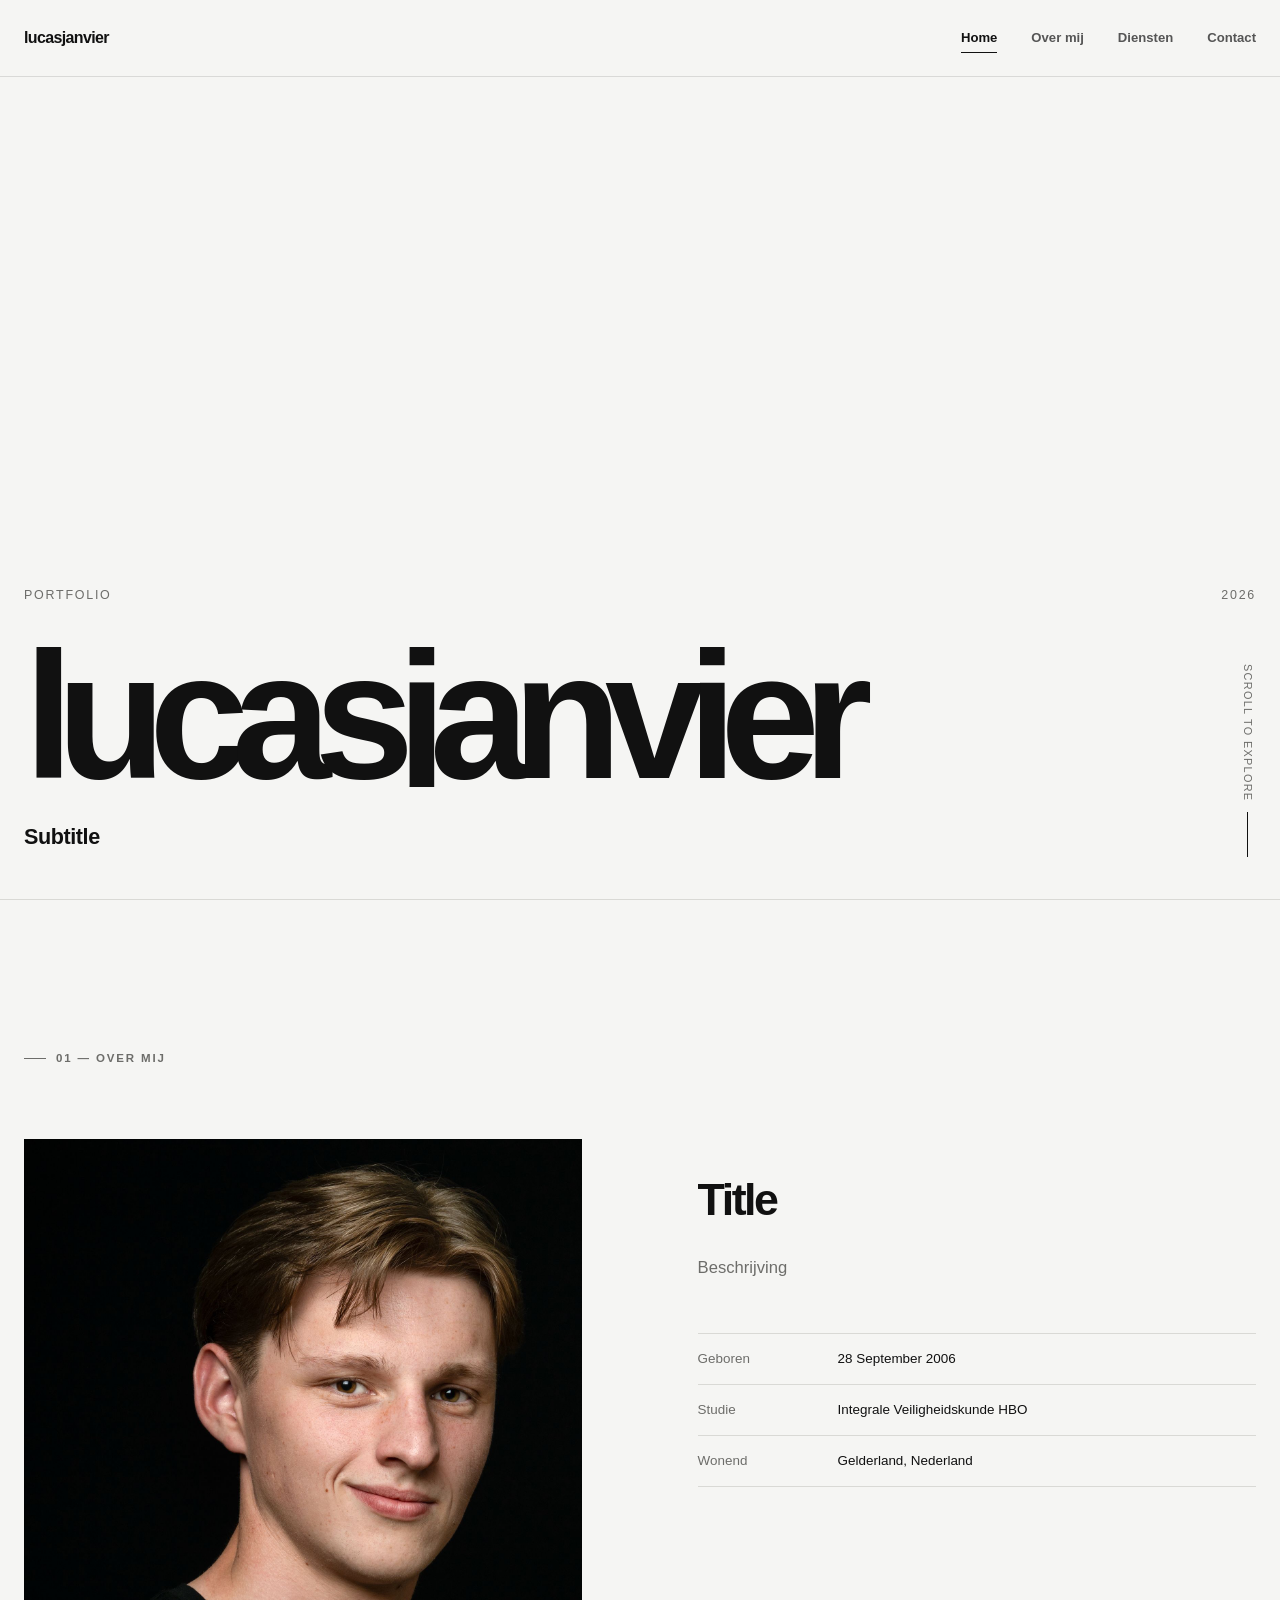
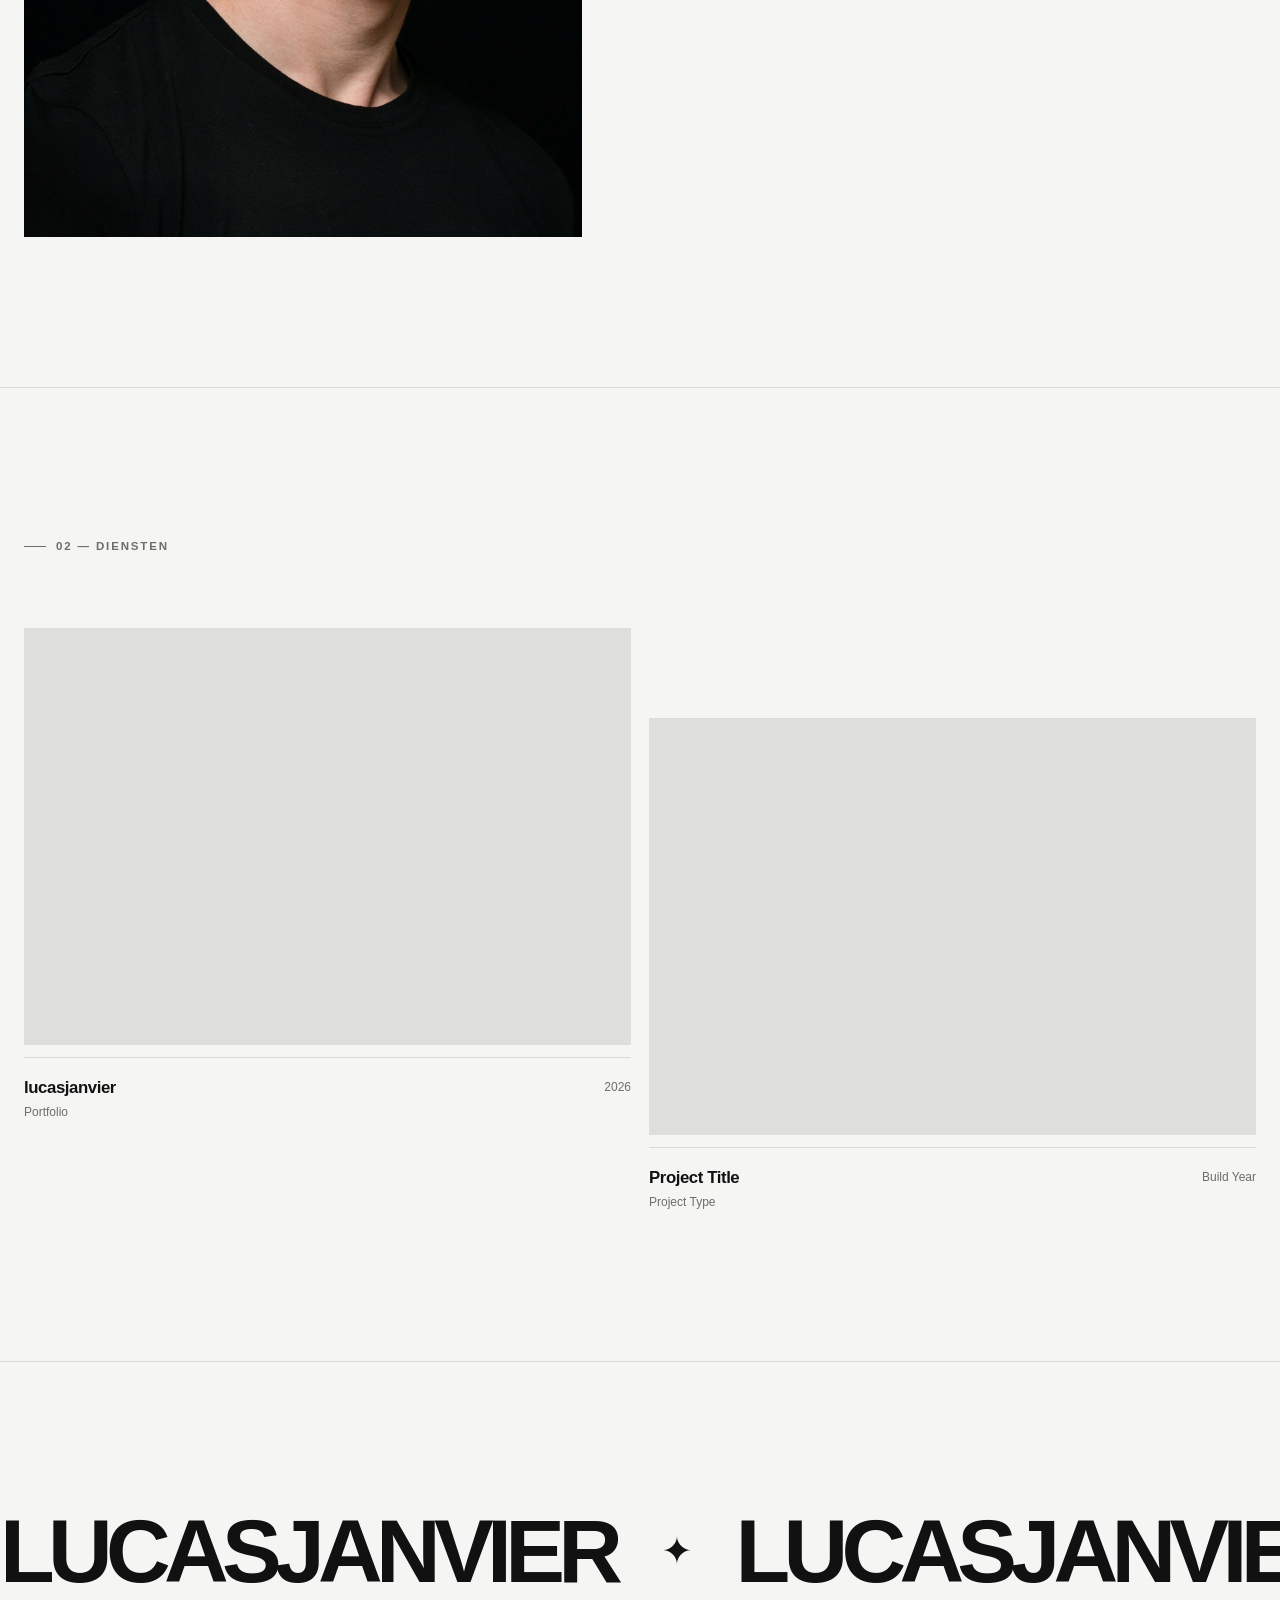
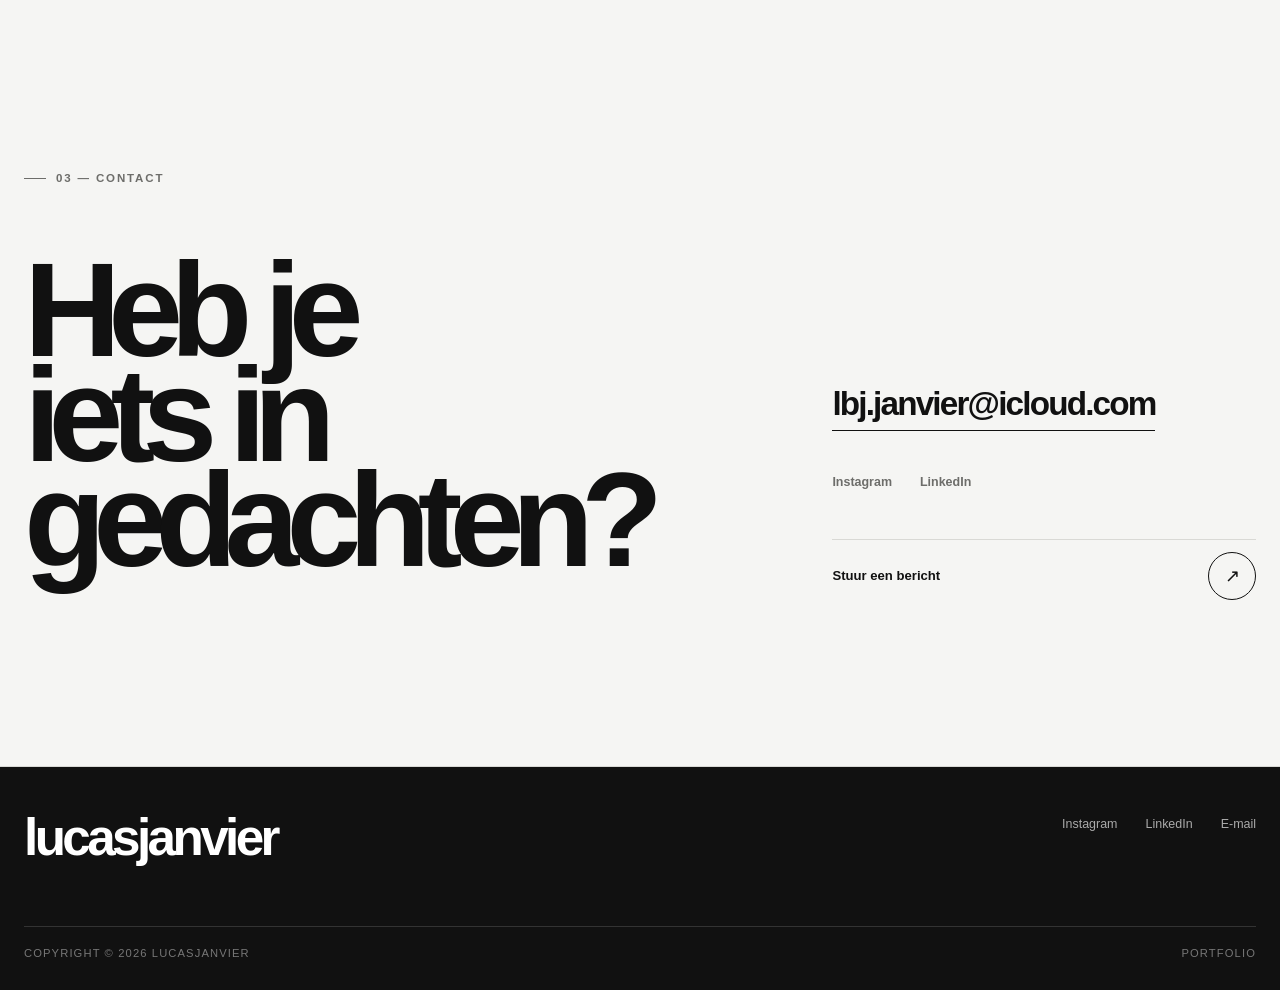
==== public/index.html @ a6a46112 "Cloudflare setup 001-cloudflare, added wrangler and gitignore. Also added new map structure" ====
<!DOCTYPE html>
<html lang="nl">
<head>
  <meta charset="UTF-8">
  <meta name="viewport" content="width=device-width, initial-scale=1.0">
  <meta name="description" content="lucasjanvier — Creative Portfolio">
  <title>lucasjanvier — Creative Portfolio</title>
  <link rel="stylesheet" href="assets/css/base.css">
</head>
<body>
  <!-- Loading screen -->
  <div class="loader" id="loader" aria-label="Website laden">
    <div class="loader__inner">
      <span class="loader__brand">lucasjanvier</span>
      <div class="loader__bar"></div>
    </div>
  </div>

  <!-- Header -->
  <header class="site-header">
    <nav class="nav container" aria-label="Hoofdnavigatie">
      <a class="brand" href="#home" aria-label="lucasjanvier home">lucasjanvier</a>

      <button class="menu-toggle" id="menuToggle" aria-label="Menu openen" aria-expanded="false">
        <span></span>
      </button>

      <ul class="nav__links" id="navLinks">
        <li><a class="nav-link active" href="#home">Home</a></li>
        <li><a class="nav-link" href="#over-mij">Over mij</a></li>
        <li><a class="nav-link" href="#creaties">Diensten</a></li>
        <li><a class="nav-link" href="#contact">Contact </a></li>
      </ul>
    </nav>
  </header>

  <main>
    <!-- Home -->
    <section class="hero" id="home">
      <div class="hero__inner">
        <div class="hero__meta">
          <span>Portfolio</span>
          <span>2026</span>
        </div>
        <h1 class="hero__title"><span>lucasjanvier</span></h1>
        <p class="hero__subtitle">Subtitle</p>
      </div>
      <div class="scroll-indicator" aria-hidden="true">Scroll to explore</div>
    </section>

    <!-- Over Mij-->
    <section class="section" id="over-mij">
      <div class="container">
        <div class="section__head reveal">
          <div class="eyebrow">01 — Over mij</div>
        </div>

        <div class="about__grid">
          <div class="about__portrait reveal delay-1" aria-label="Abstract portret">
            <img class="about_image" src="assets/images/lucasjanvier.png" alt="lucasjanvier">
          </div>

          <div class="about__copy">
            <div class="reveal delay-2">
              <h3>Title</h3>
              <p>Beschrijving</p>
    
            </div>
            <div class="about__facts reveal delay-3">
              <div class="fact"><span>Geboren</span><span>28 September 2006</span></div>
              <div class="fact"><span>Studie</span><span>Integrale Veiligheidskunde HBO</span></div>
              <div class="fact"><span>Wonend</span><span>Gelderland, Nederland</span></div>
            </div>
          </div>
        </div>
      </div>
    </section>

    <!-- Diensten -->
    <section class="section" id="creaties">
      <div class="container">
        <div class="section__head reveal">
          <div class="eyebrow">02 — Diensten</div>
        </div>
        <div class="work__grid">
          <article class="project reveal">
            <a href="#contact" aria-label="Bekijk project North Studio">
              <div class="project__visual">
                <img>
                <div class="project__overlay"><span class="project__arrow">↗</span></div>
              </div>
              <div class="project__info">
                <div><div class="project__name">lucasjanvier</div><div class="project__category">Portfolio</div></div>
                <div class="project__year">2026</div>
              </div>
            </a>
          </article>

          <article class="project reveal delay-1">
            <a href="#contact" aria-label="Bekijk project Form">
              <div class="project__visual">
                <img>
                <div class="project__overlay"><span class="project__arrow">↗</span></div>
              </div>
              <div class="project__info">
                <div><div class="project__name">Project Title</div><div class="project__category">Project Type</div></div>
                <div class="project__year">Build Year</div>
              </div>
            </a>
          </article>
          <!-- <article class="project reveal delay-2">
            <a href="#contact" aria-label="Bekijk project Mono">
              <div class="project__visual">
                <img>
                <div class="project__overlay"><span class="project__arrow">↗</span></div>
              </div>
              <div class="project__info">
                <div><div class="project__name">Mono</div><div class="project__category">Campaign / Graphic design</div></div>
                <div class="project__year">2025</div>
              </div>
            </a>
          </article>

          <article class="project reveal delay-1">
            <a href="#contact" aria-label="Bekijk project Still">
              <div class="project__visual">
                <img>
                <div class="project__overlay"><span class="project__arrow">↗</span></div>
              </div>
              <div class="project__info">
                <div><div class="project__name">Still</div><div class="project__category">Visual system / Editorial</div></div>
                <div class="project__year">2024</div>
              </div>
            </a>
          </article> -->
        </div>
      </div>
    </section>

    <section>
        <!-- CAROUSEL -->
        <div>
        <div class="contact__marquee">

            <div class="contact__marquee-track">
                <span>LUCASJANVIER</span>
                <span>✦</span>
                <span>LUCASJANVIER</span>
                <span>✦</span>
                <span>LUCASJANVIER</span>
                <span>✦</span>
                <span>LUCASJANVIER</span>
                <span>✦</span>

                <span>LUCASJANVIER</span>
                <span>✦</span>
                <span>LUCASJANVIER</span>
                <span>✦</span>
                <span>LUCASJANVIER</span>
                <span>✦</span>
                <span>LUCASJANVIER</span>
                <span>✦</span>
            </div>
        </div>
        </div>
    </div>
    </section>

    <!-- Contact -->
    <section class="section contact" id="contact">
    <div class="container">

        <div class="contact__grid">

        <!-- Left -->
        <div class="contact__main reveal">
            <div class="eyebrow">03 — Contact</div>

            <h2 class="contact__title">
            Heb je<br>
            iets in<br>
            gedachten?
            </h2>
        </div>

        <!-- Right -->
        <div class="contact__side reveal delay-1">

            <a
            class="contact__email"
            href="mailto:lbj.janvier@icloud.com"
            >
            lbj.janvier@icloud.com
            </a>

            <div class="contact__socials">
            <a
                href="https://instagram.com/"
                target="_blank"
                rel="noopener"
            >
                Instagram
            </a>

            <a
                href="https://linkedin.com/"
                target="_blank"
                rel="noopener"
            >
                LinkedIn
            </a>
            </div>

            <div class="contact__line"></div>

            <a
            class="contact__arrow"
            href="mailto:hello@lucasjanvier.nl"
            aria-label="Stuur een e-mail"
            >
            <span>Stuur een bericht</span>
            <strong>↗</strong>
            </a>

        </div>
        </div>
    </section>
  </main>

  <!-- Footer -->
  <footer>
    <div class="container">
      <div class="footer__top">
        <div class="footer__brand">lucasjanvier</div>
        <div class="footer__links">
          <a href="https://instagram.com/" target="_blank" rel="noopener">Instagram</a>
          <a href="https://linkedin.com/" target="_blank" rel="noopener">LinkedIn</a>
          <a href="mailto:hello@lucasjanvier.nl">E-mail</a>
        </div>
      </div>
      <div class="footer__bottom">
        <span>Copyright © 2026 lucasjanvier</span>

        <span>Portfolio</span>
      </div>
    </div>
  </footer>
  <script src="./assets/js/base.js"></script>
</body>
</html>
---- public/assets/css/base.css ----
:root {
      --bg: #f5f5f3;
      --surface: #ffffff;
      --text: #111111;
      --muted: #6d6d6a;
      --line: #d9d9d5;
      --dark: #111111;
      --radius: 2px;
      --max: 1320px;
      --ease: cubic-bezier(.2,.8,.2,1);
    }

    * { box-sizing: border-box; margin: 0; padding: 0; }

    html {
      scroll-behavior: smooth;
      background: var(--bg);
    }

    body {
      font-family: Arial, Helvetica, sans-serif;
      color: var(--text);
      background: var(--bg);
      line-height: 1.5;
      overflow-x: hidden;
      -webkit-font-smoothing: antialiased;
    }

    a { color: inherit; text-decoration: none; }
    button { font: inherit; }
    img { display: block; width: 100%; }

    ::selection {
      background: var(--text);
      color: var(--bg);
    }

    /* Loading */
    .loader {
      position: fixed;
      inset: 0;
      z-index: 9999;
      display: grid;
      place-items: center;
      background: #111;
      color: #fff;
      transition: clip-path 1s var(--ease), opacity .35s ease;
    }

    .loader.is-hidden {
      opacity: 0;
      pointer-events: none;
      clip-path: inset(0 0 100% 0);
    }

    .loader__inner {
      width: min(90vw, 1320px);
      overflow: hidden;
    }

    .loader__brand {
      display: block;
      font-size: clamp(2.5rem, 8vw, 8rem);
      line-height: .9;
      font-weight: 700;
      letter-spacing: -.075em;
      transform: translateY(105%);
      animation: loaderText 1s .15s var(--ease) forwards;
    }

    .loader__bar {
      width: 100%;
      height: 1px;
      margin-top: 28px;
      background: #444;
      overflow: hidden;
    }

    .loader__bar::after {
      content: "";
      display: block;
      width: 100%;
      height: 100%;
      background: #fff;
      transform: translateX(-100%);
      animation: loadBar 1.35s var(--ease) forwards;
    }

    @keyframes loaderText { to { transform: translateY(0); } }
    @keyframes loadBar { to { transform: translateX(0); } }

    /* Global */
    .container {
      width: min(calc(100% - 48px), var(--max));
      margin-inline: auto;
    }

    .eyebrow {
      display: inline-flex;
      align-items: center;
      gap: 10px;
      color: var(--muted);
      font-size: .72rem;
      font-weight: 700;
      text-transform: uppercase;
      letter-spacing: .16em;
    }

    .eyebrow::before {
      content: "";
      width: 22px;
      height: 1px;
      background: currentColor;
    }

    .section {
      padding: 150px 0;
      border-bottom: 1px solid var(--line);
      scroll-margin-top: 86px;
    }

    .section__head {
      display: grid;
      grid-template-columns: 1fr 2fr;
      gap: 40px;
      margin-bottom: 72px;
    }

    .section__title {
      font-size: clamp(3rem, 6vw, 6.8rem);
      line-height: .9;
      letter-spacing: -.07em;
      font-weight: 700;
      max-width: 850px;
    }

    .section__intro {
      max-width: 520px;
      padding-top: 8px;
      color: var(--muted);
      font-size: 1.05rem;
    }

    /* Header */
    .site-header {
      position: fixed;
      top: 0;
      left: 0;
      right: 0;
      z-index: 1000;
      border-bottom: 1px solid rgba(17,17,17,.12);
      background: rgba(245,245,243,.88);
      backdrop-filter: blur(16px);
      -webkit-backdrop-filter: blur(16px);
    }

    .nav {
      height: 76px;
      display: flex;
      align-items: center;
      justify-content: space-between;
    }

    .brand {
      font-size: 1rem;
      font-weight: 700;
      letter-spacing: -.04em;
    }

    .nav__links {
      display: flex;
      align-items: center;
      gap: 34px;
      list-style: none;
    }

    .nav__links a {
      position: relative;
      display: inline-block;
      padding: 7px 0;
      color: #555;
      font-size: .82rem;
      font-weight: 700;
      transition: color .3s ease;
    }

    .nav__links a::after {
      content: "";
      position: absolute;
      left: 0;
      right: 100%;
      bottom: 2px;
      height: 1px;
      background: var(--text);
      transition: right .35s var(--ease);
    }

    .nav__links a:hover,
    .nav__links a.active {
      color: var(--text);
    }

    .nav__links a:hover::after,
    .nav__links a.active::after {
      right: 0;
    }

    .menu-toggle {
      display: none;
      width: 42px;
      height: 42px;
      border: 1px solid var(--line);
      background: transparent;
      cursor: pointer;
      position: relative;
    }

    .menu-toggle span,
    .menu-toggle::before,
    .menu-toggle::after {
      content: "";
      position: absolute;
      width: 17px;
      height: 1px;
      left: 12px;
      background: var(--text);
      transition: transform .3s var(--ease), top .3s var(--ease);
    }

    .menu-toggle span { top: 20px; }
    .menu-toggle::before { top: 15px; }
    .menu-toggle::after { top: 25px; }

    .menu-toggle.open span { opacity: 0; }
    .menu-toggle.open::before { top: 20px; transform: rotate(45deg); }
    .menu-toggle.open::after { top: 20px; transform: rotate(-45deg); }

    /* Hero */
    .hero {
      min-height: 100svh;
      padding-top: 76px;
      display: flex;
      align-items: flex-end;
      border-bottom: 1px solid var(--line);
      position: relative;
      overflow: hidden;
    }

    .hero__inner {
      width: min(calc(100% - 48px), var(--max));
      margin: 0 auto;
      padding: 80px 0 46px;
    }

    .hero__meta {
      display: flex;
      justify-content: space-between;
      align-items: flex-end;
      gap: 30px;
      margin-bottom: 42px;
      color: var(--muted);
      font-size: .78rem;
      text-transform: uppercase;
      letter-spacing: .14em;
    }

    .hero__title {
      font-size: clamp(4.8rem, 14vw, 13.5rem);
      line-height: .78;
      letter-spacing: -.095em;
      font-weight: 700;
      max-width: 1250px;
      overflow: hidden;
    }

    .hero__title span {
      display: block;
      transform: translateY(110%);
      animation: heroUp 1.1s .8s var(--ease) forwards;
    }

    .hero__subtitle {
      margin-top: 34px;
      font-size: clamp(1rem, 1.7vw, 1.35rem);
      font-weight: 700;
      letter-spacing: -.02em;
      opacity: 0;
      transform: translateY(20px);
      animation: reveal .8s 1.25s var(--ease) forwards;
    }

    .scroll-indicator {
      position: absolute;
      right: 24px;
      bottom: 42px;
      display: flex;
      align-items: center;
      gap: 11px;
      color: var(--muted);
      font-size: .68rem;
      text-transform: uppercase;
      letter-spacing: .12em;
      writing-mode: vertical-rl;
    }

    .scroll-indicator::after {
      content: "";
      width: 1px;
      height: 45px;
      background: var(--text);
      animation: scrollLine 1.8s ease-in-out infinite;
    }

    @keyframes heroUp { to { transform: translateY(0); } }
    @keyframes reveal { to { opacity: 1; transform: translateY(0); } }
    @keyframes scrollLine {
      0%,100% { transform: scaleY(.3); transform-origin: top; }
      50% { transform: scaleY(1); transform-origin: top; }
    }

    /* About */
    .about__grid {
      display: grid;
      grid-template-columns: 1fr 1fr;
      gap: 9vw;
      align-items: start;
    }

    .about__portrait {
      aspect-ratio: 4 / 5;
      overflow: hidden;
      background: #ddd;
    }

    .about__portrait svg {
      width: 100%;
      height: 100%;
      transition: transform 1s var(--ease);
    }

    .about__portrait:hover svg { transform: scale(1.035); }

    .about__copy {
      padding-top: 3vw;
    }

    .about__copy h3 {
      font-size: clamp(2rem, 3.5vw, 4rem);
      line-height: .98;
      letter-spacing: -.055em;
      margin-bottom: 34px;
    }

    .about__copy p {
      max-width: 570px;
      color: var(--muted);
      font-size: 1.04rem;
      margin-bottom: 24px;
    }

    .about__facts {
      margin-top: 52px;
      border-top: 1px solid var(--line);
    }

    .fact {
      display: grid;
      grid-template-columns: 140px 1fr;
      padding: 15px 0;
      border-bottom: 1px solid var(--line);
      font-size: .84rem;
    }

    .fact span:first-child { color: var(--muted); }

    /* Portfolio */
    .work__grid {
      display: grid;
      grid-template-columns: repeat(12, 1fr);
      gap: 18px;
    }

    .project {
      grid-column: span 6;
      min-width: 0;
    }

    .project:nth-child(2) { margin-top: 90px; }
    .project:nth-child(3) { grid-column: 2 / span 5; }
    .project:nth-child(4) { grid-column: 8 / span 5; margin-top: 90px; }
    .project:nth-child(5) { grid-column: 4 / span 6; margin-top: 30px; }

    .project__visual {
      position: relative;
      aspect-ratio: 16 / 11;
      overflow: hidden;
      background: #dededb;
    }

    .project__visual svg {
      width: 100%;
      height: 100%;
      transition: transform .8s var(--ease);
    }

    .project:hover .project__visual svg { transform: scale(1.055); }

    .project__overlay {
      position: absolute;
      inset: 0;
      display: flex;
      align-items: flex-end;
      justify-content: flex-end;
      padding: 18px;
      background: linear-gradient(180deg, transparent 50%, rgba(0,0,0,.16));
      opacity: 0;
      transition: opacity .5s ease;
    }

    .project:hover .project__overlay,
    .project:focus-within .project__overlay { opacity: 1; }

    .project__arrow {
      width: 52px;
      height: 52px;
      display: grid;
      place-items: center;
      border-radius: 50%;
      background: #fff;
      transform: translateY(15px);
      transition: transform .45s var(--ease);
    }

    .project:hover .project__arrow,
    .project:focus-within .project__arrow { transform: translateY(0) rotate(-45deg); }

    .project__info {
      display: grid;
      grid-template-columns: 1fr auto;
      gap: 20px;
      padding: 17px 0 0;
      border-top: 1px solid var(--line);
      margin-top: 12px;
    }

    .project__name {
      font-size: 1.05rem;
      font-weight: 700;
      letter-spacing: -.025em;
    }

    .project__category,
    .project__year {
      color: var(--muted);
      font-size: .75rem;
    }

    .project__category { margin-top: 3px; }
    .project__year { padding-top: 3px; }

    /* CTA */

.contact {
  min-height: 82vh;
  display: flex;
  align-items: center;
  position: relative;
}

.contact__grid {
  display: grid;
  grid-template-columns: minmax(0, 1.25fr) minmax(320px, .75fr);
  gap: 8vw;
  align-items: end;
}

.contact__main {
  min-width: 0;
}

.contact__title {
  margin: 70px 0 45px;
  max-width: 900px;

  font-size: clamp(5rem, 10.5vw, 11rem);
  line-height: .78;
  letter-spacing: -.095em;
  font-weight: 700;
}

.contact__small {
  max-width: 420px;
  color: var(--muted);
  font-size: .9rem;
  line-height: 1.5;
}

/* Right side */

.contact__side {
  padding-bottom: 4px;
}

.contact__email {
  display: inline-block;

  font-size: clamp(1.5rem, 2.6vw, 2.5rem);
  line-height: 1;
  letter-spacing: -.055em;
  font-weight: 700;

  border-bottom: 1px solid var(--text);
  padding-bottom: 9px;

  transition:
    opacity .3s ease,
    transform .35s var(--ease);
}

.contact__email:hover {
  opacity: .55;
  transform: translateX(5px);
}

.contact__socials {
  display: flex;
  gap: 28px;
  margin-top: 42px;
}

.contact__socials a {
  position: relative;

  color: var(--muted);
  font-size: .78rem;
  font-weight: 700;
}

.contact__socials a::after {
  content: "";

  position: absolute;
  left: 0;
  right: 100%;
  bottom: -5px;

  height: 1px;
  background: var(--text);

  transition: right .35s var(--ease);
}

.contact__socials a:hover {
  color: var(--text);
}

.contact__socials a:hover::after {
  right: 0;
}

.contact__line {
  width: 100%;
  height: 1px;
  background: var(--line);
  margin: 48px 0 0;
}

.contact__arrow {
  display: flex;
  align-items: center;
  justify-content: space-between;

  min-height: 72px;
  color: var(--text);

  font-size: .82rem;
  font-weight: 700;
}

.contact__arrow strong {
  display: grid;
  place-items: center;

  width: 48px;
  height: 48px;

  border: 1px solid var(--text);
  border-radius: 50%;

  font-size: 1.1rem;
  font-weight: 400;

  transition:
    transform .4s var(--ease),
    background .3s ease,
    color .3s ease;
}

.contact__arrow:hover strong {
  transform: rotate(-45deg);
  background: var(--text);
  color: var(--bg);
}

    /* Footer */
    footer {
      background: var(--dark);
      color: #fff;
      padding: 48px 0 28px;
    }

    .footer__top {
      display: flex;
      justify-content: space-between;
      align-items: flex-start;
      gap: 40px;
      padding-bottom: 65px;
    }

    .footer__brand {
      font-size: clamp(2rem, 4vw, 4.2rem);
      font-weight: 700;
      letter-spacing: -.07em;
      line-height: .9;
    }

    .footer__links {
      display: flex;
      gap: 28px;
      flex-wrap: wrap;
      justify-content: flex-end;
    }

    .footer__links a {
      color: #aaa;
      font-size: .78rem;
      transition: color .25s ease;
    }

    .footer__links a:hover { color: #fff; }

    .footer__bottom {
      display: flex;
      justify-content: space-between;
      padding-top: 18px;
      border-top: 1px solid #333;
      color: #777;
      font-size: .7rem;
      text-transform: uppercase;
      letter-spacing: .1em;
    }

    /* Scroll reveal */
    .reveal {
      opacity: 0;
      transform: translateY(35px);
      transition: opacity .9s var(--ease), transform .9s var(--ease);
    }

    .reveal.is-visible {
      opacity: 1;
      transform: translateY(0);
    }

    .reveal.delay-1 { transition-delay: .1s; }
    .reveal.delay-2 { transition-delay: .2s; }
    .reveal.delay-3 { transition-delay: .3s; }

    /* Custom */
    .about_image, img{
    position: relative !important;
    width: 125% !important;
    margin-left: -65px !important;
    }

    /* Marequu */
    .contact__marquee {
        width: 100vw;
        margin-left: calc(50% - 50vw);
        margin-top: 130px;
        overflow: hidden;
        white-space: nowrap;
        padding: 24px 0;
    }

    .contact__marquee-track {
        display: flex;
        align-items: center;
        width: max-content;

        animation: contactMarquee 22s linear infinite;
        will-change: transform;
    }

    .contact__marquee span {
        display: inline-block;

        margin-right: 45px;

        font-size: clamp(3rem, 7vw, 7rem);
        line-height: .8;

        font-weight: 700;
        letter-spacing: -.075em;

        color: var(--text);
    }

    .contact__marquee span:nth-child(even) {
        font-size: clamp(1.5rem, 3vw, 3rem);
        font-weight: 400;
    }


    /* Endless movement */

    @keyframes contactMarquee {

        from {
            transform: translateX(0);
        }

        to {
            transform: translateX(-50%);
        }

    }
    /* Pause when hovering */

    .contact__marquee:hover .contact__marquee-track {
        animation-play-state: paused;
    }

    /* Responsive */
    @media (max-width: 900px) {
      .container,
      .hero__inner { width: min(calc(100% - 32px), var(--max)); }

      .section { padding: 105px 0; }
      .section__head { grid-template-columns: 1fr; gap: 25px; margin-bottom: 52px; }
      .section__intro { max-width: 620px; }

      .nav { height: 68px; }
      .nav__links {
        position: fixed;
        inset: 68px 0 auto 0;
        display: grid;
        gap: 0;
        padding: 15px 16px 25px;
        background: rgba(245,245,243,.98);
        border-bottom: 1px solid var(--line);
        transform: translateY(-130%);
        transition: transform .45s var(--ease);
      }

      .nav__links.open { transform: translateY(0); }
      .nav__links a { display: block; padding: 14px 0; font-size: 1rem; }
      .menu-toggle { display: block; }

      .hero { padding-top: 68px; }
      .hero__inner { padding-bottom: 36px; }
      .hero__meta { margin-bottom: 34px; }
      .scroll-indicator { right: 16px; bottom: 32px; }

      .about__grid { grid-template-columns: 1fr; gap: 45px; }
      .about__portrait { max-width: 620px; }

      .work__grid { grid-template-columns: 1fr 1fr; }
      .project,
      .project:nth-child(3),
      .project:nth-child(4),
      .project:nth-child(5) {
        grid-column: auto;
        margin-top: 0;
      }

      .project:nth-child(even) { margin-top: 55px; }

      .contact__grid {
        grid-template-columns: 1fr;
        gap: 70px;
      }
      .contact__title {
        margin-top: 55px;
      }
    }

    @media (max-width: 600px) {
      .container,
      .hero__inner { width: calc(100% - 28px); }

      .hero__title { font-size: clamp(4rem, 19vw, 7rem); }
      .hero__meta { font-size: .62rem; }
      .hero__meta span:last-child { display: none; }

      .section { padding: 86px 0; }
      .section__title { font-size: clamp(3rem, 15vw, 5rem); }

      .work__grid { display: block; }
      .project { margin-bottom: 48px !important; }
      .project:last-child { margin-bottom: 0 !important; }

      .contact__title { margin: 25px 0 45px; }
      .contact__bottom { display: grid; align-items: start; }
      .button { width: 100%; justify-content: space-between; }

      .footer__top { display: grid; padding-bottom: 48px; }
      .footer__links { justify-content: flex-start; }
      .footer__bottom { gap: 20px; flex-direction: column; }

      .contact {
        min-height: auto;
        }

        .contact__grid {
        gap: 65px;
        }

        .contact__title {
        margin: 40px 0 32px;
        font-size: clamp(4rem, 18vw, 7rem);
        }

        .contact__small {
        max-width: 300px;
        }

        .contact__email {
        font-size: clamp(1.35rem, 7vw, 2rem);
        }

        .contact__socials {
        margin-top: 35px;
        }

        .contact__line {
        margin-top: 40px;
        }
    }

    @media (prefers-reduced-motion: reduce) {
      html { scroll-behavior: auto; }
      *, *::before, *::after {
        animation-duration: .001ms !important;
        animation-iteration-count: 1 !important;
        transition-duration: .001ms !important;
      }
      .loader { display: none; }
      .reveal { opacity: 1; transform: none; }
    }
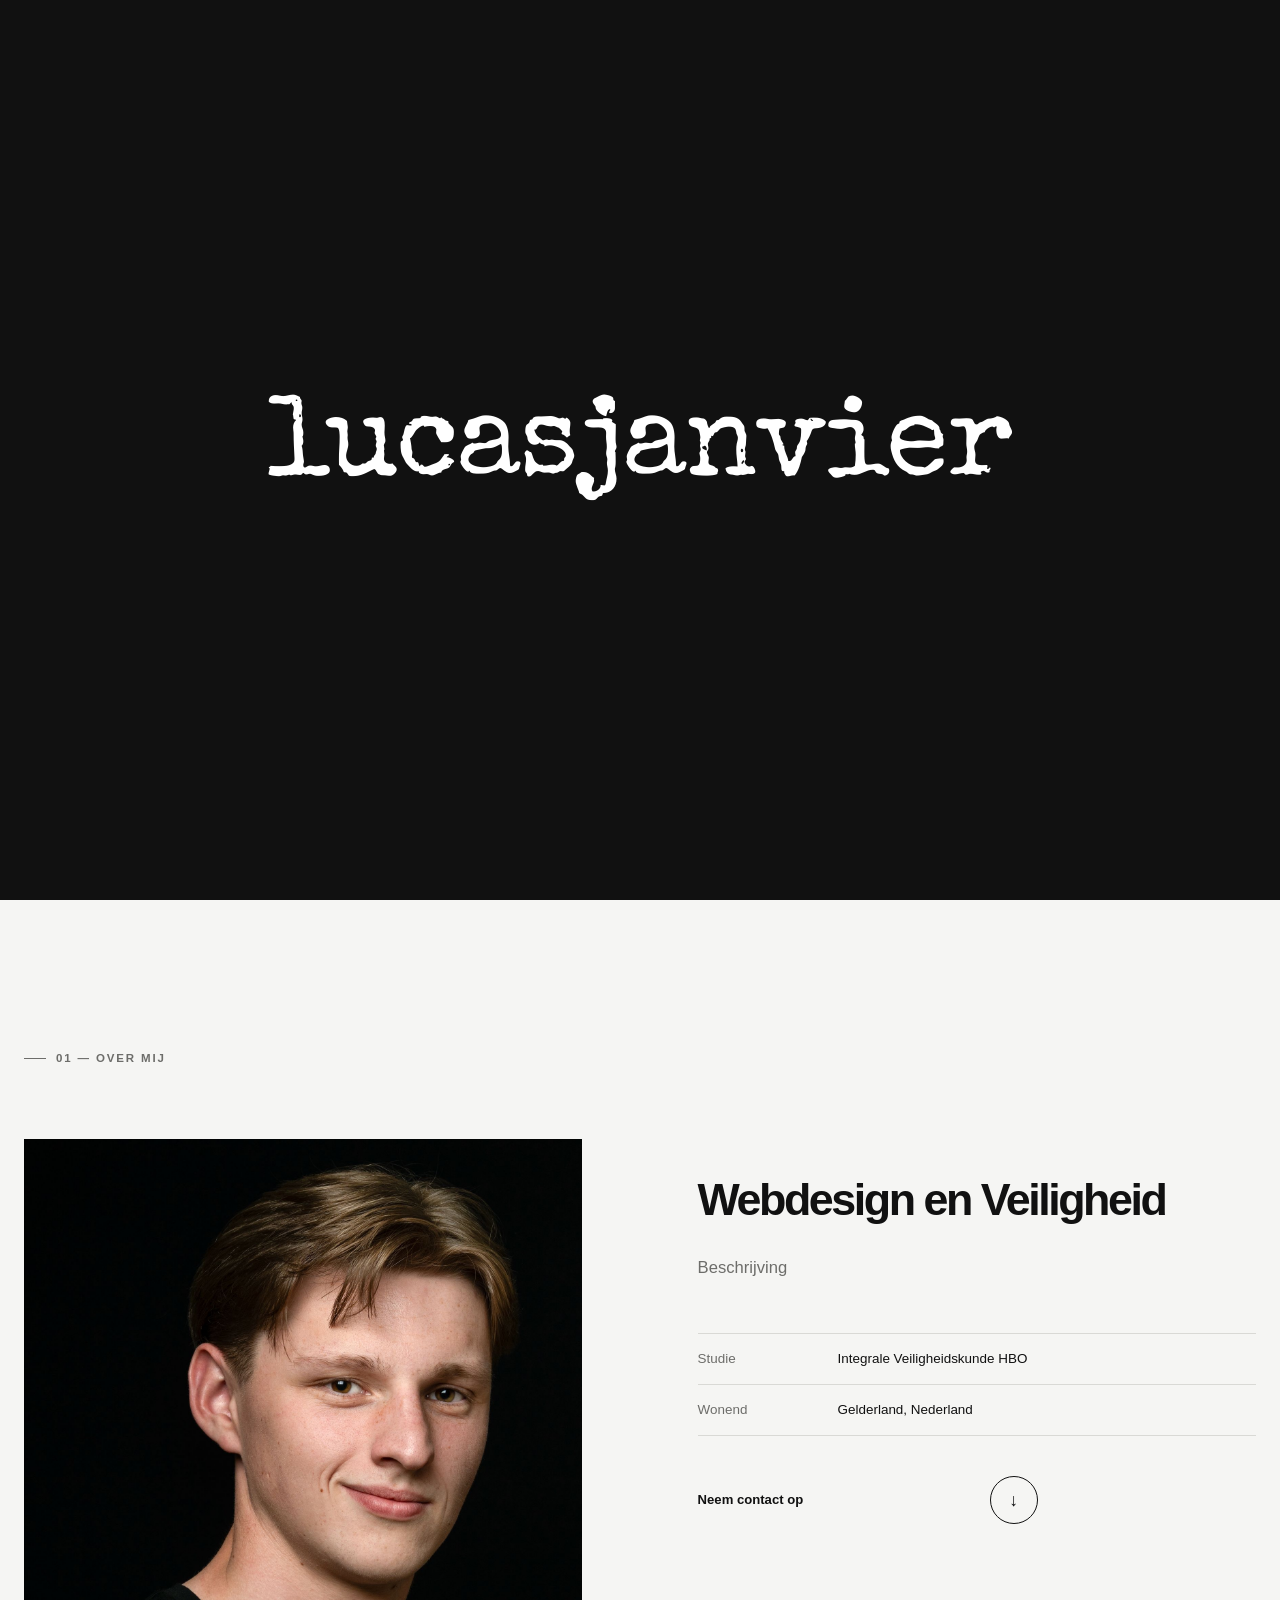
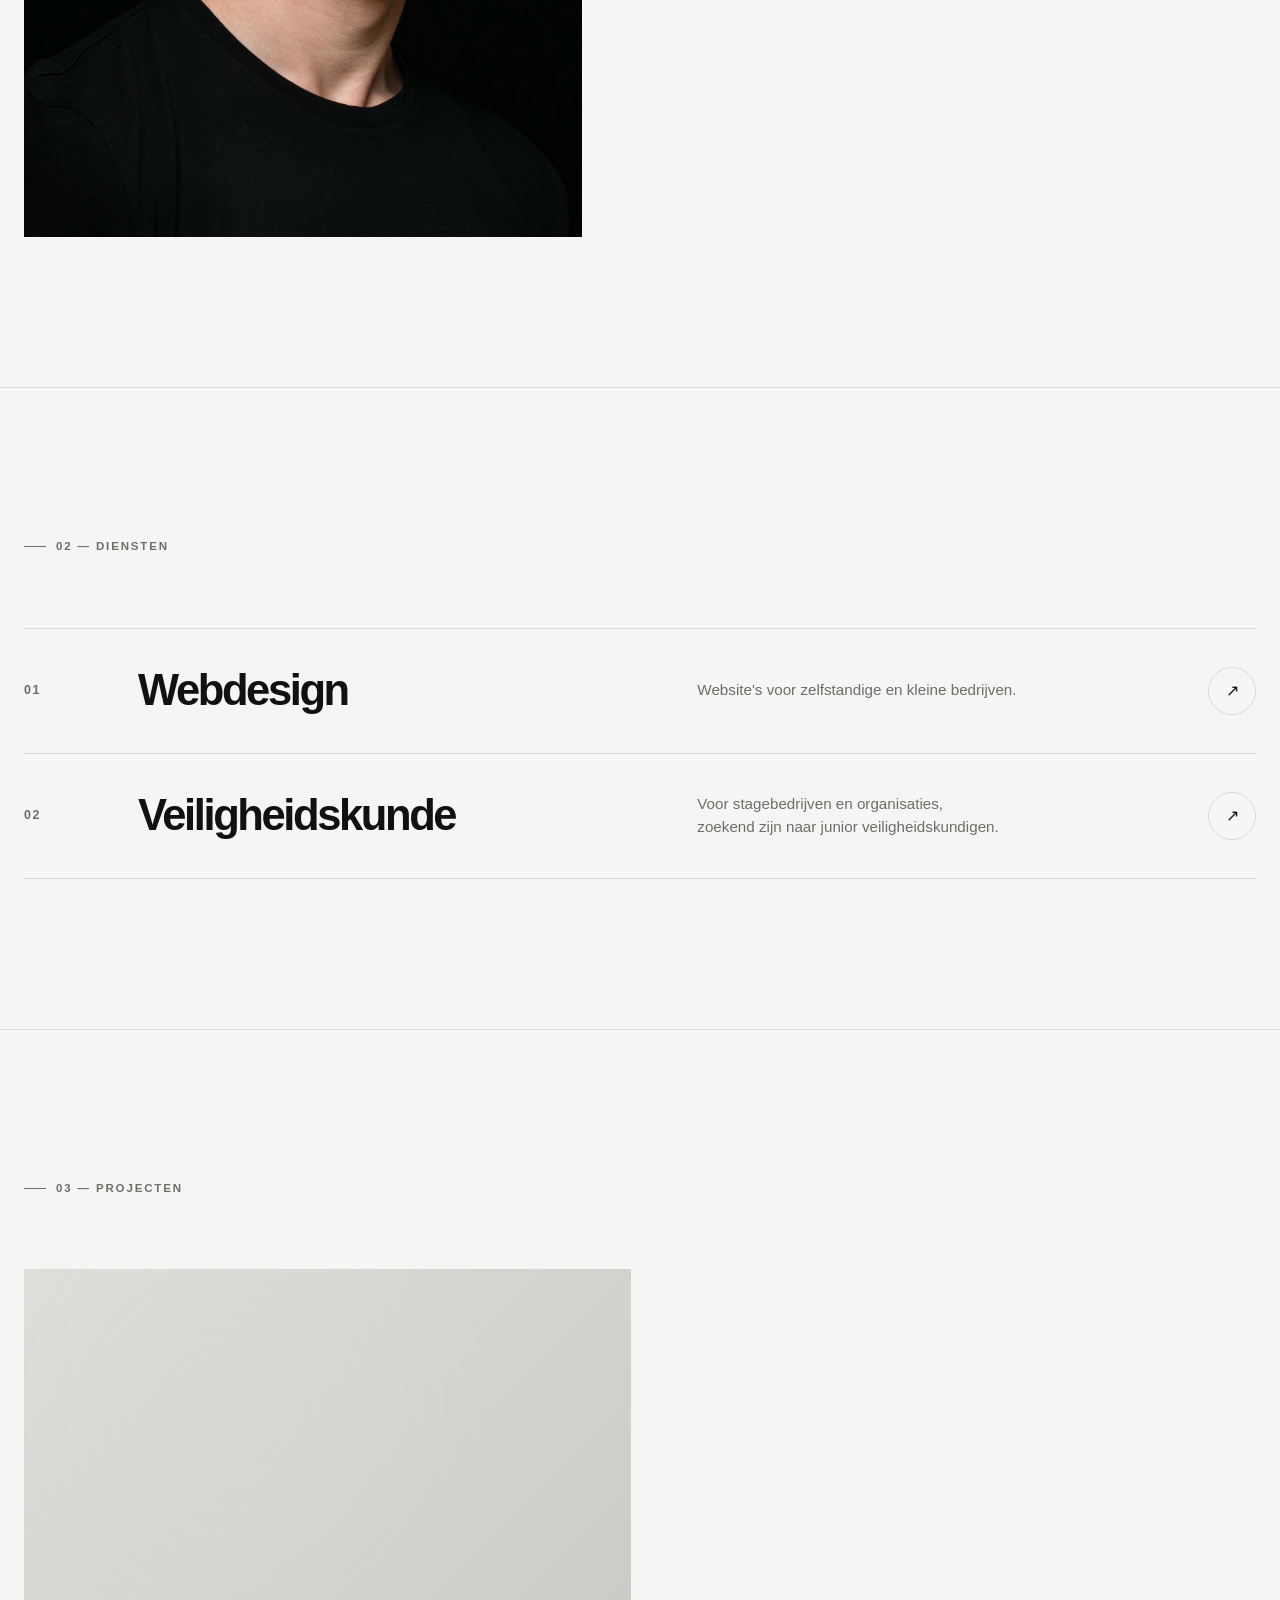
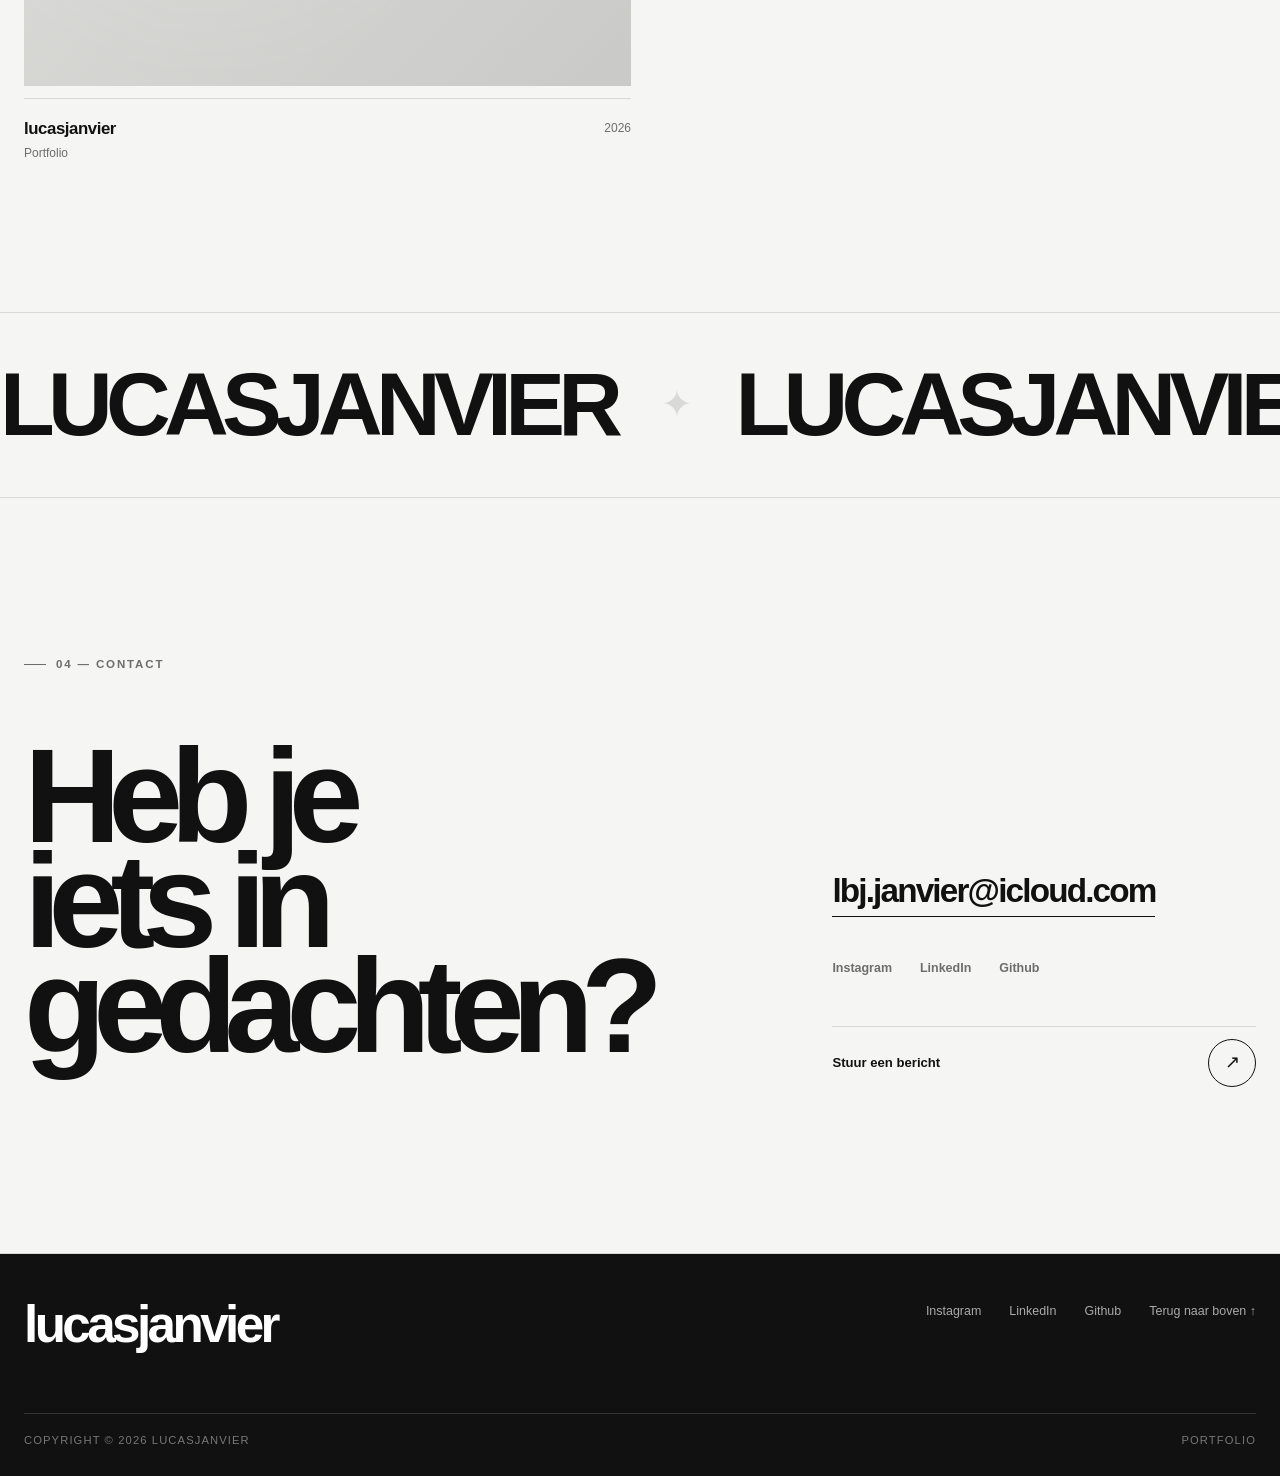
==== commit 64ff5baf: "Redesing and Fixes Added new color design with theme switch, also added a 'diensten' section. Fixed " ====
--- a/public/index.html
+++ b/public/index.html
@@ -3,16 +3,37 @@
 <head>
   <meta charset="UTF-8">
   <meta name="viewport" content="width=device-width, initial-scale=1.0">
-  <meta name="description" content="lucasjanvier — Creative Portfolio">
-  <title>lucasjanvier — Creative Portfolio</title>
+  <title>lucasjanvier — Portfolio</title>
+  <meta name="description" content="Portfolio van Lucas Janvier — student Integrale Veiligheidskunde en 3D-modelleur.">
+  <meta name="theme-color" content="#f5f5f3">
+
+  <!-- Open Graph (vul og:image en og:url aan zodra de site online staat) -->
+  <meta property="og:type" content="website">
+  <meta property="og:title" content="lucasjanvier — Portfolio">
+  <meta property="og:description" content="Student Integrale Veiligheidskunde en 3D-modelleur.">
+  <meta property="og:image" content="assets/images/lucasjanvier.png">
+
+  <link rel="icon" href="data:image/svg+xml,%3Csvg xmlns='http://www.w3.org/2000/svg' viewBox='0 0 100 100'%3E%3Crect width='100' height='100' fill='%23111'/%3E%3Ctext x='50' y='68' font-size='60' font-family='Arial' font-weight='700' text-anchor='middle' fill='%23fff'%3El%3C/text%3E%3C/svg%3E">
+  <!-- Lettertypes voor de loader (alleen de letters van "lucasjanvier" worden geladen) -->
+  <link rel="preconnect" href="https://fonts.googleapis.com">
+  <link rel="preconnect" href="https://fonts.gstatic.com" crossorigin>
+  <link rel="stylesheet" href="https://fonts.googleapis.com/css2?family=Playfair+Display&family=Bebas+Neue&family=Pacifico&family=Space+Mono&family=Abril+Fatface&family=Lobster&family=Orbitron&family=Permanent+Marker&family=Cinzel&family=Righteous&family=Dancing+Script&family=Press+Start+2P&family=Anton&family=Caveat&family=Monoton&family=Special+Elite&family=Bungee&family=Syncopate&family=DM+Serif+Display&family=Archivo+Black&text=lucasjanvier&display=block">
+
   <link rel="stylesheet" href="assets/css/base.css">
 </head>
-<body>
+<body class="is-loading">
+  <!-- Voortgangsbalk + custom cursor -->
+  <div class="progress" id="progress" aria-hidden="true"></div>
+  <div class="cursor" id="cursor" aria-hidden="true"></div>
+
   <!-- Loading screen -->
-  <div class="loader" id="loader" aria-label="Website laden">
+  <div class="loader" id="loader" role="status" aria-label="Website laden">
     <div class="loader__inner">
-      <span class="loader__brand">lucasjanvier</span>
-      <div class="loader__bar"></div>
+      <div class="loader__stage" id="loaderStage">
+        <div class="loader__slide">
+          <span class="loader__brand" id="loaderBrand" aria-hidden="true">lucasjanvier</span>
+        </div>
+      </div>
     </div>
   </div>
 
@@ -21,34 +42,40 @@
     <nav class="nav container" aria-label="Hoofdnavigatie">
       <a class="brand" href="#home" aria-label="lucasjanvier home">lucasjanvier</a>
 
-      <button class="menu-toggle" id="menuToggle" aria-label="Menu openen" aria-expanded="false">
-        <span></span>
-      </button>
-
       <ul class="nav__links" id="navLinks">
         <li><a class="nav-link active" href="#home">Home</a></li>
         <li><a class="nav-link" href="#over-mij">Over mij</a></li>
-        <li><a class="nav-link" href="#creaties">Diensten</a></li>
-        <li><a class="nav-link" href="#contact">Contact </a></li>
+        <li><a class="nav-link" href="#diensten">Diensten</a></li>
+        <li><a class="nav-link" href="#projecten">Projecten</a></li>
+        <li><a class="nav-link" href="#contact">Contact</a></li>
       </ul>
+
+      <div class="nav__actions">
+        <button class="theme-toggle" id="themeToggle" aria-label="Wissel tussen licht en donker thema" title="Thema wisselen">
+          <span class="theme-toggle__dot"></span>
+        </button>
+        <button class="menu-toggle" id="menuToggle" aria-label="Menu openen" aria-expanded="false" aria-controls="navLinks">
+          <span></span>
+        </button>
+      </div>
     </nav>
   </header>
 
-  <main>
+  <main id="main">
     <!-- Home -->
     <section class="hero" id="home">
       <div class="hero__inner">
         <div class="hero__meta">
-          <span>Portfolio</span>
-          <span>2026</span>
+          <span class="hero__status">Beschrhijving</span>
+          <span>Portfolio — 2026</span>
         </div>
         <h1 class="hero__title"><span>lucasjanvier</span></h1>
-        <p class="hero__subtitle">Subtitle</p>
-      </div>
-      <div class="scroll-indicator" aria-hidden="true">Scroll to explore</div>
-    </section>
-
-    <!-- Over Mij-->
+        <p class="hero__subtitle">Beschrhijving</p>
+      </div>
+      <div class="scroll-indicator" aria-hidden="true">Scroll</div>
+    </section>
+
+    <!-- Over mij -->
     <section class="section" id="over-mij">
       <div class="container">
         <div class="section__head reveal">
@@ -56,80 +83,97 @@
         </div>
 
         <div class="about__grid">
-          <div class="about__portrait reveal delay-1" aria-label="Abstract portret">
-            <img class="about_image" src="assets/images/lucasjanvier.png" alt="lucasjanvier">
+          <div class="about__portrait reveal delay-1">
+            <img class="about__image" src="assets/images/lucasjanvier.png" alt="Portret van Lucas Janvier" width="800" height="1000" loading="lazy">
           </div>
 
           <div class="about__copy">
             <div class="reveal delay-2">
-              <h3>Title</h3>
+              <h3>Webdesign en Veiligheid</h3>
               <p>Beschrijving</p>
-    
             </div>
+
             <div class="about__facts reveal delay-3">
-              <div class="fact"><span>Geboren</span><span>28 September 2006</span></div>
               <div class="fact"><span>Studie</span><span>Integrale Veiligheidskunde HBO</span></div>
               <div class="fact"><span>Wonend</span><span>Gelderland, Nederland</span></div>
+              <!-- <div class="fact">
+                <span>Tools</span>
+                <span class="tags">
+                  <span class="tag">Blender</span>
+                  <span class="tag">Git</span>
+                  <span class="tag">HTML / CSS / JS</span>
+                </span>
+              </div> -->
             </div>
+
+            <a class="cta-link reveal delay-3" href="#contact" download>
+              <span>Neem contact op</span>
+              <strong aria-hidden="true">↓</strong>
+            </a>
           </div>
         </div>
       </div>
     </section>
 
     <!-- Diensten -->
-    <section class="section" id="creaties">
+    <section class="section" id="diensten">
       <div class="container">
         <div class="section__head reveal">
           <div class="eyebrow">02 — Diensten</div>
         </div>
+
+        <ol class="services">
+          <li class="service reveal delay-1">
+            <span class="service__num">01</span>
+            <h3 class="service__title">Webdesign</h3>
+            <p class="service__text">Website's voor zelfstandige en kleine bedrijven.</p>
+            <span class="service__arrow" aria-hidden="true">↗</span>
+          </li>
+          <li class="service reveal delay-2">
+            <span class="service__num">02</span>
+            <h3 class="service__title">Veiligheidskunde</h3>
+            <p class="service__text">Voor stagebedrijven en organisaties, <br> zoekend zijn naar junior veiligheidskundigen.</p>
+            <span class="service__arrow" aria-hidden="true">↗</span>
+          </li>
+        </ol>
+      </div>
+    </section>
+
+    <!-- Projecten -->
+    <section class="section" id="projecten">
+      <div class="container">
+        <div class="section__head reveal">
+          <div class="eyebrow">03 — Projecten</div>
+        </div>
+
         <div class="work__grid">
           <article class="project reveal">
-            <a href="#contact" aria-label="Bekijk project North Studio">
+            <a href="#contact" aria-label="Bekijk project lucasjanvier">
               <div class="project__visual">
-                <img>
+                <div class="project__placeholder"></div>
                 <div class="project__overlay"><span class="project__arrow">↗</span></div>
               </div>
               <div class="project__info">
-                <div><div class="project__name">lucasjanvier</div><div class="project__category">Portfolio</div></div>
+                <div>
+                  <div class="project__name">lucasjanvier</div>
+                  <div class="project__category">Portfolio</div>
+                </div>
                 <div class="project__year">2026</div>
               </div>
             </a>
           </article>
-
-          <article class="project reveal delay-1">
-            <a href="#contact" aria-label="Bekijk project Form">
+          <!-- <article class="project reveal delay-1">
+            <a href="#contact" aria-label="Bekijk project Project Title">
               <div class="project__visual">
-                <img>
+                <div class="project__placeholder project__placeholder--alt"></div>
                 <div class="project__overlay"><span class="project__arrow">↗</span></div>
               </div>
               <div class="project__info">
-                <div><div class="project__name">Project Title</div><div class="project__category">Project Type</div></div>
-                <div class="project__year">Build Year</div>
-              </div>
-            </a>
-          </article>
-          <!-- <article class="project reveal delay-2">
-            <a href="#contact" aria-label="Bekijk project Mono">
-              <div class="project__visual">
-                <img>
-                <div class="project__overlay"><span class="project__arrow">↗</span></div>
-              </div>
-              <div class="project__info">
-                <div><div class="project__name">Mono</div><div class="project__category">Campaign / Graphic design</div></div>
-                <div class="project__year">2025</div>
-              </div>
-            </a>
-          </article>
-
-          <article class="project reveal delay-1">
-            <a href="#contact" aria-label="Bekijk project Still">
-              <div class="project__visual">
-                <img>
-                <div class="project__overlay"><span class="project__arrow">↗</span></div>
-              </div>
-              <div class="project__info">
-                <div><div class="project__name">Still</div><div class="project__category">Visual system / Editorial</div></div>
-                <div class="project__year">2024</div>
+                <div>
+                  <div class="project__name">Project Title</div>
+                  <div class="project__category">Project Type</div>
+                </div>
+                <div class="project__year">Jaar</div>
               </div>
             </a>
           </article> -->
@@ -137,93 +181,53 @@
       </div>
     </section>
 
-    <section>
-        <!-- CAROUSEL -->
-        <div>
-        <div class="contact__marquee">
-
-            <div class="contact__marquee-track">
-                <span>LUCASJANVIER</span>
-                <span>✦</span>
-                <span>LUCASJANVIER</span>
-                <span>✦</span>
-                <span>LUCASJANVIER</span>
-                <span>✦</span>
-                <span>LUCASJANVIER</span>
-                <span>✦</span>
-
-                <span>LUCASJANVIER</span>
-                <span>✦</span>
-                <span>LUCASJANVIER</span>
-                <span>✦</span>
-                <span>LUCASJANVIER</span>
-                <span>✦</span>
-                <span>LUCASJANVIER</span>
-                <span>✦</span>
-            </div>
-        </div>
-        </div>
-    </div>
+    <!-- Marquee -->
+    <section class="marquee-section" aria-hidden="true">
+      <div class="contact__marquee">
+        <div class="contact__marquee-track">
+          <div class="contact__marquee-group">
+            <span>LUCASJANVIER</span><span>✦</span>
+            <span>LUCASJANVIER</span><span>✦</span>
+            <span>LUCASJANVIER</span><span>✦</span>
+            <span>LUCASJANVIER</span><span>✦</span>
+          </div>
+          <div class="contact__marquee-group">
+            <span>LUCASJANVIER</span><span>✦</span>
+            <span>LUCASJANVIER</span><span>✦</span>
+            <span>LUCASJANVIER</span><span>✦</span>
+            <span>LUCASJANVIER</span><span>✦</span>
+          </div>
+        </div>
+      </div>
     </section>
 
     <!-- Contact -->
     <section class="section contact" id="contact">
-    <div class="container">
-
+      <div class="container">
         <div class="contact__grid">
-
-        <!-- Left -->
-        <div class="contact__main reveal">
-            <div class="eyebrow">03 — Contact</div>
-
-            <h2 class="contact__title">
-            Heb je<br>
-            iets in<br>
-            gedachten?
-            </h2>
-        </div>
-
-        <!-- Right -->
-        <div class="contact__side reveal delay-1">
-
-            <a
-            class="contact__email"
-            href="mailto:lbj.janvier@icloud.com"
-            >
-            lbj.janvier@icloud.com
-            </a>
+          <div class="contact__main reveal">
+            <div class="eyebrow">04 — Contact</div>
+            <h2 class="contact__title">Heb je<br>iets in<br>gedachten?</h2>
+          </div>
+
+          <div class="contact__side reveal delay-1">
+            <a class="contact__email" href="mailto:lbj.janvier@icloud.com">lbj.janvier@icloud.com</a>
 
             <div class="contact__socials">
-            <a
-                href="https://instagram.com/"
-                target="_blank"
-                rel="noopener"
-            >
-                Instagram
-            </a>
-
-            <a
-                href="https://linkedin.com/"
-                target="_blank"
-                rel="noopener"
-            >
-                LinkedIn
-            </a>
+              <a href="https://www.instagram.com/lucasjanvier_/" target="_blank" rel="noopener">Instagram</a>
+              <a href="https://www.linkedin.com/in/lucas-janvier-3a6b64247" target="_blank" rel="noopener">LinkedIn</a>
+              <a href="https://github.com/LucasJanvier/" target="_blank" rel="noopener">Github</a>
             </div>
 
             <div class="contact__line"></div>
 
-            <a
-            class="contact__arrow"
-            href="mailto:hello@lucasjanvier.nl"
-            aria-label="Stuur een e-mail"
-            >
-            <span>Stuur een bericht</span>
-            <strong>↗</strong>
-            </a>
-
-        </div>
-        </div>
+            <a class="contact__arrow" href="mailto:lbj.janvier@icloud.com" aria-label="Stuur een e-mail">
+              <span>Stuur een bericht</span>
+              <strong>↗</strong>
+            </a>
+          </div>
+        </div>
+      </div>
     </section>
   </main>
 
@@ -233,18 +237,19 @@
       <div class="footer__top">
         <div class="footer__brand">lucasjanvier</div>
         <div class="footer__links">
-          <a href="https://instagram.com/" target="_blank" rel="noopener">Instagram</a>
-          <a href="https://linkedin.com/" target="_blank" rel="noopener">LinkedIn</a>
-          <a href="mailto:hello@lucasjanvier.nl">E-mail</a>
+          <a href="https://www.instagram.com/lucasjanvier_/" target="_blank" rel="noopener">Instagram</a>
+          <a href="https://www.linkedin.com/in/lucas-janvier-3a6b64247" target="_blank" rel="noopener">LinkedIn</a>
+          <a href="https://github.com/LucasJanvier/" target="_blank" rel="noopener">Github</a>
+          <a href="#home" class="to-top">Terug naar boven ↑</a>
         </div>
       </div>
       <div class="footer__bottom">
-        <span>Copyright © 2026 lucasjanvier</span>
-
+        <span>Copyright © <span id="year">2026</span> lucasjanvier</span>
         <span>Portfolio</span>
       </div>
     </div>
   </footer>
+
   <script src="./assets/js/base.js"></script>
 </body>
-</html>
+</html>
--- a/public/assets/css/base.css
+++ b/public/assets/css/base.css
@@ -1,465 +1,774 @@
 :root {
-      --bg: #f5f5f3;
-      --surface: #ffffff;
-      --text: #111111;
-      --muted: #6d6d6a;
-      --line: #d9d9d5;
-      --dark: #111111;
-      --radius: 2px;
-      --max: 1320px;
-      --ease: cubic-bezier(.2,.8,.2,1);
-    }
-
-    * { box-sizing: border-box; margin: 0; padding: 0; }
-
-    html {
-      scroll-behavior: smooth;
-      background: var(--bg);
-    }
-
-    body {
-      font-family: Arial, Helvetica, sans-serif;
-      color: var(--text);
-      background: var(--bg);
-      line-height: 1.5;
-      overflow-x: hidden;
-      -webkit-font-smoothing: antialiased;
-    }
-
-    a { color: inherit; text-decoration: none; }
-    button { font: inherit; }
-    img { display: block; width: 100%; }
-
-    ::selection {
-      background: var(--text);
-      color: var(--bg);
-    }
-
-    /* Loading */
-    .loader {
-      position: fixed;
-      inset: 0;
-      z-index: 9999;
-      display: grid;
-      place-items: center;
-      background: #111;
-      color: #fff;
-      transition: clip-path 1s var(--ease), opacity .35s ease;
-    }
-
-    .loader.is-hidden {
-      opacity: 0;
-      pointer-events: none;
-      clip-path: inset(0 0 100% 0);
-    }
-
-    .loader__inner {
-      width: min(90vw, 1320px);
-      overflow: hidden;
-    }
-
-    .loader__brand {
-      display: block;
-      font-size: clamp(2.5rem, 8vw, 8rem);
-      line-height: .9;
-      font-weight: 700;
-      letter-spacing: -.075em;
-      transform: translateY(105%);
-      animation: loaderText 1s .15s var(--ease) forwards;
-    }
-
-    .loader__bar {
-      width: 100%;
-      height: 1px;
-      margin-top: 28px;
-      background: #444;
-      overflow: hidden;
-    }
-
-    .loader__bar::after {
-      content: "";
-      display: block;
-      width: 100%;
-      height: 100%;
-      background: #fff;
-      transform: translateX(-100%);
-      animation: loadBar 1.35s var(--ease) forwards;
-    }
-
-    @keyframes loaderText { to { transform: translateY(0); } }
-    @keyframes loadBar { to { transform: translateX(0); } }
-
-    /* Global */
-    .container {
-      width: min(calc(100% - 48px), var(--max));
-      margin-inline: auto;
-    }
-
-    .eyebrow {
-      display: inline-flex;
-      align-items: center;
-      gap: 10px;
-      color: var(--muted);
-      font-size: .72rem;
-      font-weight: 700;
-      text-transform: uppercase;
-      letter-spacing: .16em;
-    }
-
-    .eyebrow::before {
-      content: "";
-      width: 22px;
-      height: 1px;
-      background: currentColor;
-    }
-
-    .section {
-      padding: 150px 0;
-      border-bottom: 1px solid var(--line);
-      scroll-margin-top: 86px;
-    }
-
-    .section__head {
-      display: grid;
-      grid-template-columns: 1fr 2fr;
-      gap: 40px;
-      margin-bottom: 72px;
-    }
-
-    .section__title {
-      font-size: clamp(3rem, 6vw, 6.8rem);
-      line-height: .9;
-      letter-spacing: -.07em;
-      font-weight: 700;
-      max-width: 850px;
-    }
-
-    .section__intro {
-      max-width: 520px;
-      padding-top: 8px;
-      color: var(--muted);
-      font-size: 1.05rem;
-    }
-
-    /* Header */
-    .site-header {
-      position: fixed;
-      top: 0;
-      left: 0;
-      right: 0;
-      z-index: 1000;
-      border-bottom: 1px solid rgba(17,17,17,.12);
-      background: rgba(245,245,243,.88);
-      backdrop-filter: blur(16px);
-      -webkit-backdrop-filter: blur(16px);
-    }
-
-    .nav {
-      height: 76px;
-      display: flex;
-      align-items: center;
-      justify-content: space-between;
-    }
-
-    .brand {
-      font-size: 1rem;
-      font-weight: 700;
-      letter-spacing: -.04em;
-    }
-
-    .nav__links {
-      display: flex;
-      align-items: center;
-      gap: 34px;
-      list-style: none;
-    }
-
-    .nav__links a {
-      position: relative;
-      display: inline-block;
-      padding: 7px 0;
-      color: #555;
-      font-size: .82rem;
-      font-weight: 700;
-      transition: color .3s ease;
-    }
-
-    .nav__links a::after {
-      content: "";
-      position: absolute;
-      left: 0;
-      right: 100%;
-      bottom: 2px;
-      height: 1px;
-      background: var(--text);
-      transition: right .35s var(--ease);
-    }
-
-    .nav__links a:hover,
-    .nav__links a.active {
-      color: var(--text);
-    }
-
-    .nav__links a:hover::after,
-    .nav__links a.active::after {
-      right: 0;
-    }
-
-    .menu-toggle {
-      display: none;
-      width: 42px;
-      height: 42px;
-      border: 1px solid var(--line);
-      background: transparent;
-      cursor: pointer;
-      position: relative;
-    }
-
-    .menu-toggle span,
-    .menu-toggle::before,
-    .menu-toggle::after {
-      content: "";
-      position: absolute;
-      width: 17px;
-      height: 1px;
-      left: 12px;
-      background: var(--text);
-      transition: transform .3s var(--ease), top .3s var(--ease);
-    }
-
-    .menu-toggle span { top: 20px; }
-    .menu-toggle::before { top: 15px; }
-    .menu-toggle::after { top: 25px; }
-
-    .menu-toggle.open span { opacity: 0; }
-    .menu-toggle.open::before { top: 20px; transform: rotate(45deg); }
-    .menu-toggle.open::after { top: 20px; transform: rotate(-45deg); }
-
-    /* Hero */
-    .hero {
-      min-height: 100svh;
-      padding-top: 76px;
-      display: flex;
-      align-items: flex-end;
-      border-bottom: 1px solid var(--line);
-      position: relative;
-      overflow: hidden;
-    }
-
-    .hero__inner {
-      width: min(calc(100% - 48px), var(--max));
-      margin: 0 auto;
-      padding: 80px 0 46px;
-    }
-
-    .hero__meta {
-      display: flex;
-      justify-content: space-between;
-      align-items: flex-end;
-      gap: 30px;
-      margin-bottom: 42px;
-      color: var(--muted);
-      font-size: .78rem;
-      text-transform: uppercase;
-      letter-spacing: .14em;
-    }
-
-    .hero__title {
-      font-size: clamp(4.8rem, 14vw, 13.5rem);
-      line-height: .78;
-      letter-spacing: -.095em;
-      font-weight: 700;
-      max-width: 1250px;
-      overflow: hidden;
-    }
-
-    .hero__title span {
-      display: block;
-      transform: translateY(110%);
-      animation: heroUp 1.1s .8s var(--ease) forwards;
-    }
-
-    .hero__subtitle {
-      margin-top: 34px;
-      font-size: clamp(1rem, 1.7vw, 1.35rem);
-      font-weight: 700;
-      letter-spacing: -.02em;
-      opacity: 0;
-      transform: translateY(20px);
-      animation: reveal .8s 1.25s var(--ease) forwards;
-    }
-
-    .scroll-indicator {
-      position: absolute;
-      right: 24px;
-      bottom: 42px;
-      display: flex;
-      align-items: center;
-      gap: 11px;
-      color: var(--muted);
-      font-size: .68rem;
-      text-transform: uppercase;
-      letter-spacing: .12em;
-      writing-mode: vertical-rl;
-    }
-
-    .scroll-indicator::after {
-      content: "";
-      width: 1px;
-      height: 45px;
-      background: var(--text);
-      animation: scrollLine 1.8s ease-in-out infinite;
-    }
-
-    @keyframes heroUp { to { transform: translateY(0); } }
-    @keyframes reveal { to { opacity: 1; transform: translateY(0); } }
-    @keyframes scrollLine {
-      0%,100% { transform: scaleY(.3); transform-origin: top; }
-      50% { transform: scaleY(1); transform-origin: top; }
-    }
-
-    /* About */
-    .about__grid {
-      display: grid;
-      grid-template-columns: 1fr 1fr;
-      gap: 9vw;
-      align-items: start;
-    }
-
-    .about__portrait {
-      aspect-ratio: 4 / 5;
-      overflow: hidden;
-      background: #ddd;
-    }
-
-    .about__portrait svg {
-      width: 100%;
-      height: 100%;
-      transition: transform 1s var(--ease);
-    }
-
-    .about__portrait:hover svg { transform: scale(1.035); }
-
-    .about__copy {
-      padding-top: 3vw;
-    }
-
-    .about__copy h3 {
-      font-size: clamp(2rem, 3.5vw, 4rem);
-      line-height: .98;
-      letter-spacing: -.055em;
-      margin-bottom: 34px;
-    }
-
-    .about__copy p {
-      max-width: 570px;
-      color: var(--muted);
-      font-size: 1.04rem;
-      margin-bottom: 24px;
-    }
-
-    .about__facts {
-      margin-top: 52px;
-      border-top: 1px solid var(--line);
-    }
-
-    .fact {
-      display: grid;
-      grid-template-columns: 140px 1fr;
-      padding: 15px 0;
-      border-bottom: 1px solid var(--line);
-      font-size: .84rem;
-    }
-
-    .fact span:first-child { color: var(--muted); }
-
-    /* Portfolio */
-    .work__grid {
-      display: grid;
-      grid-template-columns: repeat(12, 1fr);
-      gap: 18px;
-    }
-
-    .project {
-      grid-column: span 6;
-      min-width: 0;
-    }
-
-    .project:nth-child(2) { margin-top: 90px; }
-    .project:nth-child(3) { grid-column: 2 / span 5; }
-    .project:nth-child(4) { grid-column: 8 / span 5; margin-top: 90px; }
-    .project:nth-child(5) { grid-column: 4 / span 6; margin-top: 30px; }
-
-    .project__visual {
-      position: relative;
-      aspect-ratio: 16 / 11;
-      overflow: hidden;
-      background: #dededb;
-    }
-
-    .project__visual svg {
-      width: 100%;
-      height: 100%;
-      transition: transform .8s var(--ease);
-    }
-
-    .project:hover .project__visual svg { transform: scale(1.055); }
-
-    .project__overlay {
-      position: absolute;
-      inset: 0;
-      display: flex;
-      align-items: flex-end;
-      justify-content: flex-end;
-      padding: 18px;
-      background: linear-gradient(180deg, transparent 50%, rgba(0,0,0,.16));
-      opacity: 0;
-      transition: opacity .5s ease;
-    }
-
-    .project:hover .project__overlay,
-    .project:focus-within .project__overlay { opacity: 1; }
-
-    .project__arrow {
-      width: 52px;
-      height: 52px;
-      display: grid;
-      place-items: center;
-      border-radius: 50%;
-      background: #fff;
-      transform: translateY(15px);
-      transition: transform .45s var(--ease);
-    }
-
-    .project:hover .project__arrow,
-    .project:focus-within .project__arrow { transform: translateY(0) rotate(-45deg); }
-
-    .project__info {
-      display: grid;
-      grid-template-columns: 1fr auto;
-      gap: 20px;
-      padding: 17px 0 0;
-      border-top: 1px solid var(--line);
-      margin-top: 12px;
-    }
-
-    .project__name {
-      font-size: 1.05rem;
-      font-weight: 700;
-      letter-spacing: -.025em;
-    }
-
-    .project__category,
-    .project__year {
-      color: var(--muted);
-      font-size: .75rem;
-    }
-
-    .project__category { margin-top: 3px; }
-    .project__year { padding-top: 3px; }
-
-    /* CTA */
-
+  --bg: #f5f5f3;
+  --surface: #ffffff;
+  --text: #111111;
+  --muted: #6d6d6a;
+  --line: #d9d9d5;
+  --dark: #111111;
+  --placeholder: #dededb;
+  --accent: #d9d9d5;;
+  --radius: 2px;
+  --max: 1320px;
+  --ease: cubic-bezier(.2,.8,.2,1);
+  color-scheme: light;
+}
+
+/* Dark mode: automatisch via systeem, of handmatig via de toggle */
+@media (prefers-color-scheme: dark) {
+  :root:not([data-theme="light"]) {
+    --bg: #0e0e0d;
+    --surface: #161615;
+    --text: #f2f2ef;
+    --muted: #9a9a95;
+    --line: #2a2a28;
+    --dark: #050505;
+    --placeholder: #1c1c1a;
+    color-scheme: dark;
+  }
+}
+
+:root[data-theme="dark"] {
+  --bg: #0e0e0d;
+  --surface: #161615;
+  --text: #f2f2ef;
+  --muted: #9a9a95;
+  --line: #2a2a28;
+  --dark: #050505;
+  --placeholder: #1c1c1a;
+  color-scheme: dark;
+}
+
+* { box-sizing: border-box; margin: 0; padding: 0; }
+
+html {
+  scroll-behavior: smooth;
+  background: var(--bg);
+}
+
+body {
+  font-family: Arial, Helvetica, sans-serif;
+  color: var(--text);
+  background: var(--bg);
+  line-height: 1.5;
+  overflow-x: hidden;
+  -webkit-font-smoothing: antialiased;
+  transition: background .4s ease, color .4s ease;
+}
+
+a { color: inherit; text-decoration: none; }
+button { font: inherit; color: inherit; }
+img { display: block; width: 100%; }
+ol, ul { list-style: none; }
+
+::selection {
+  background: var(--accent);
+  color: #fff;
+}
+
+/* Toegankelijkheid */
+a:focus-visible,
+button:focus-visible {
+  outline: 2px solid var(--accent);
+  outline-offset: 4px;
+}
+
+.skip-link {
+  position: fixed;
+  top: -60px;
+  left: 16px;
+  z-index: 10000;
+  padding: 10px 16px;
+  background: var(--text);
+  color: var(--bg);
+  font-size: .8rem;
+  font-weight: 700;
+  transition: top .25s ease;
+}
+
+.skip-link:focus { top: 16px; }
+
+/* Voortgangsbalk */
+.progress {
+  position: fixed;
+  top: 0;
+  left: 0;
+  width: 100%;
+  height: 2px;
+  background: var(--accent);
+  transform-origin: left;
+  transform: scaleX(0);
+  z-index: 1100;
+  pointer-events: none;
+}
+
+/* Custom cursor (alleen op apparaten met muis) */
+.cursor { display: none; }
+
+@media (hover: hover) and (pointer: fine) {
+  .cursor {
+    display: block;
+    position: fixed;
+    top: 0;
+    left: 0;
+    width: 14px;
+    height: 14px;
+    margin: -7px 0 0 -7px;
+    border-radius: 50%;
+    background: #fff;
+    mix-blend-mode: difference;
+    pointer-events: none;
+    z-index: 10001;
+    opacity: 0;
+    transition: width .35s var(--ease), height .35s var(--ease), margin .35s var(--ease), opacity .3s ease;
+  }
+
+  .cursor.is-active { opacity: 1; }
+
+  .cursor.is-hover {
+    width: 56px;
+    height: 56px;
+    margin: -28px 0 0 -28px;
+  }
+}
+
+/* Loading */
+.loader {
+  position: fixed;
+  inset: 0;
+  z-index: 9999;
+  display: grid;
+  place-items: center;
+  background: #111;
+  color: #fff;
+  transition: clip-path 1s var(--ease), opacity .35s ease;
+}
+
+.loader.is-hidden {
+  opacity: 0;
+  pointer-events: none;
+  clip-path: inset(0 0 100% 0);
+}
+
+.loader__inner { width: min(90vw, 1320px); }
+
+/* Titel precies in het midden; vaste hoogte, zodat niets verspringt als het lettertype wisselt */
+.loader__stage {
+  height: clamp(5rem, 14vw, 11rem);
+  display: flex;
+  align-items: center;
+  justify-content: center;
+  overflow: hidden;
+}
+
+.loader__slide {
+  transform: translateY(110%);
+  animation: loaderText .8s .1s var(--ease) forwards;
+}
+
+.loader__brand {
+  display: inline-block;
+  white-space: nowrap;
+  font-family: Arial, Helvetica, sans-serif;
+  font-size: clamp(2.5rem, 9vw, 8rem);
+  font-weight: 400;
+  font-synthesis: none;
+  line-height: 1.1;
+  letter-spacing: -.02em;
+  transform-origin: center center; /* JS schaalt brede lettertypes zodat ze passen */
+}
+
+@keyframes loaderText { to { transform: translateY(0); } }
+
+/* Tijdens het laden: niet scrollen en de hero-animatie nog even vasthouden */
+body.is-loading { overflow: hidden; }
+
+body.is-loading .hero__title span,
+body.is-loading .hero__subtitle { animation-play-state: paused; }
+
+/* Global */
+.container {
+  width: min(calc(100% - 48px), var(--max));
+  margin-inline: auto;
+}
+
+.eyebrow {
+  display: inline-flex;
+  align-items: center;
+  gap: 10px;
+  color: var(--muted);
+  font-size: .72rem;
+  font-weight: 700;
+  text-transform: uppercase;
+  letter-spacing: .16em;
+}
+
+.eyebrow::before {
+  content: "";
+  width: 22px;
+  height: 1px;
+  background: currentColor;
+}
+
+.section {
+  padding: 150px 0;
+  border-bottom: 1px solid var(--line);
+  scroll-margin-top: 86px;
+}
+
+.section__head {
+  display: grid;
+  grid-template-columns: 1fr 2fr;
+  gap: 40px;
+  margin-bottom: 72px;
+}
+
+/* Header */
+.site-header {
+  position: fixed;
+  top: 0;
+  left: 0;
+  right: 0;
+  z-index: 1000;
+  border-bottom: 1px solid color-mix(in srgb, var(--text) 12%, transparent);
+  background: color-mix(in srgb, var(--bg) 88%, transparent);
+  backdrop-filter: blur(16px);
+  -webkit-backdrop-filter: blur(16px);
+  transition: background .4s ease;
+}
+
+.nav {
+  height: 76px;
+  display: flex;
+  align-items: center;
+  justify-content: space-between;
+  gap: 24px;
+}
+
+.brand {
+  font-size: 1rem;
+  font-weight: 700;
+  letter-spacing: -.04em;
+}
+
+.nav__links {
+  display: flex;
+  align-items: center;
+  gap: 34px;
+  margin-left: auto;
+}
+
+.nav__links a {
+  position: relative;
+  display: inline-block;
+  padding: 7px 0;
+  color: var(--muted);
+  font-size: .82rem;
+  font-weight: 700;
+  transition: color .3s ease;
+}
+
+.nav__links a::after {
+  content: "";
+  position: absolute;
+  left: 0;
+  right: 100%;
+  bottom: 2px;
+  height: 1px;
+  background: var(--accent);
+  transition: right .35s var(--ease);
+}
+
+.nav__links a:hover,
+.nav__links a.active { color: var(--text); }
+
+.nav__links a:hover::after,
+.nav__links a.active::after { right: 0; }
+
+.nav__actions {
+  display: flex;
+  align-items: center;
+  gap: 12px;
+}
+
+/* Thema-knop */
+.theme-toggle {
+  width: 42px;
+  height: 42px;
+  display: grid;
+  place-items: center;
+  border: 1px solid var(--line);
+  border-radius: 50%;
+  background: transparent;
+  cursor: pointer;
+  transition: border-color .3s ease, transform .4s var(--ease);
+}
+
+.theme-toggle:hover { border-color: var(--text); transform: rotate(180deg); }
+
+.theme-toggle__dot {
+  width: 16px;
+  height: 16px;
+  border-radius: 50%;
+  background: linear-gradient(90deg, var(--text) 50%, transparent 50%);
+  border: 1px solid var(--text);
+}
+
+/* Menu-knop */
+.menu-toggle {
+  display: none;
+  width: 42px;
+  height: 42px;
+  border: 1px solid var(--line);
+  background: transparent;
+  cursor: pointer;
+  position: relative;
+}
+
+.menu-toggle span,
+.menu-toggle::before,
+.menu-toggle::after {
+  content: "";
+  position: absolute;
+  width: 17px;
+  height: 1px;
+  left: 12px;
+  background: var(--text);
+  transition: transform .3s var(--ease), top .3s var(--ease);
+}
+
+.menu-toggle span { top: 20px; }
+.menu-toggle::before { top: 15px; }
+.menu-toggle::after { top: 25px; }
+
+.menu-toggle.open span { opacity: 0; }
+.menu-toggle.open::before { top: 20px; transform: rotate(45deg); }
+.menu-toggle.open::after { top: 20px; transform: rotate(-45deg); }
+
+/* Hero */
+.hero {
+  min-height: 100svh;
+  padding-top: 76px;
+  display: flex;
+  align-items: flex-end;
+  border-bottom: 1px solid var(--line);
+  position: relative;
+  overflow: hidden;
+}
+
+.hero__inner {
+  width: min(calc(100% - 48px), var(--max));
+  margin: 0 auto;
+  padding: 80px 0 46px;
+}
+
+.hero__meta {
+  display: flex;
+  justify-content: space-between;
+  align-items: flex-end;
+  gap: 30px;
+  margin-bottom: 42px;
+  color: var(--muted);
+  font-size: .78rem;
+  text-transform: uppercase;
+  letter-spacing: .14em;
+}
+
+.hero__status {
+  display: inline-flex;
+  align-items: center;
+  gap: 10px;
+}
+
+.hero__status::before {
+  content: "";
+  width: 8px;
+  height: 8px;
+  border-radius: 50%;
+  background: var(--accent);
+  animation: pulse 2s ease-in-out infinite;
+}
+
+@keyframes pulse {
+  0%, 100% { opacity: 1; transform: scale(1); }
+  50% { opacity: .35; transform: scale(1.5); }
+}
+
+.hero__title {
+  font-size: clamp(4.8rem, 14vw, 13.5rem);
+  line-height: .78;
+  letter-spacing: -.095em;
+  font-weight: 700;
+  max-width: 1250px;
+  overflow: hidden;
+}
+
+.hero__title span {
+  display: block;
+  transform: translateY(110%);
+  animation: heroUp 1.1s .3s var(--ease) forwards;
+}
+
+.hero__subtitle {
+  margin-top: 34px;
+  font-size: clamp(1rem, 1.7vw, 1.35rem);
+  font-weight: 700;
+  letter-spacing: -.02em;
+  opacity: 0;
+  transform: translateY(20px);
+  animation: reveal .8s .65s var(--ease) forwards;
+}
+
+.scroll-indicator {
+  position: absolute;
+  right: 24px;
+  bottom: 42px;
+  display: flex;
+  align-items: center;
+  gap: 11px;
+  color: var(--muted);
+  font-size: .68rem;
+  text-transform: uppercase;
+  letter-spacing: .12em;
+  writing-mode: vertical-rl;
+}
+
+.scroll-indicator::after {
+  content: "";
+  width: 1px;
+  height: 45px;
+  background: var(--text);
+  animation: scrollLine 1.8s ease-in-out infinite;
+}
+
+@keyframes heroUp { to { transform: translateY(0); } }
+@keyframes reveal { to { opacity: 1; transform: translateY(0); } }
+@keyframes scrollLine {
+  0%, 100% { transform: scaleY(.3); transform-origin: top; }
+  50% { transform: scaleY(1); transform-origin: top; }
+}
+
+/* Over mij */
+.about__grid {
+  display: grid;
+  grid-template-columns: 1fr 1fr;
+  gap: 9vw;
+  align-items: start;
+}
+
+.about__portrait {
+  aspect-ratio: 4 / 5;
+  overflow: hidden;
+  background: var(--placeholder);
+}
+
+.about__image {
+  width: 100%;
+  height: 100%;
+  object-fit: cover;
+  transition: transform 1s var(--ease);
+}
+
+.about__portrait:hover .about__image { transform: scale(1.04); }
+
+.about__copy { padding-top: 3vw; }
+
+.about__copy h3 {
+  font-size: clamp(2rem, 3.5vw, 4rem);
+  line-height: .98;
+  letter-spacing: -.055em;
+  margin-bottom: 34px;
+}
+
+.about__copy p {
+  max-width: 570px;
+  color: var(--muted);
+  font-size: 1.04rem;
+  margin-bottom: 24px;
+}
+
+.about__facts {
+  margin-top: 52px;
+  border-top: 1px solid var(--line);
+}
+
+.fact {
+  display: grid;
+  grid-template-columns: 140px 1fr;
+  align-items: center;
+  padding: 15px 0;
+  border-bottom: 1px solid var(--line);
+  font-size: .84rem;
+}
+
+.fact > span:first-child { color: var(--muted); }
+
+.tags {
+  display: flex;
+  flex-wrap: wrap;
+  gap: 8px;
+}
+
+.tag {
+  padding: 4px 12px;
+  border: 1px solid var(--line);
+  border-radius: 999px;
+  font-size: .74rem;
+  transition: border-color .3s ease, background .3s ease, color .3s ease;
+}
+
+.tag:hover {
+  background: var(--text);
+  border-color: var(--text);
+  color: var(--bg);
+}
+
+/* Link met cirkelpijl (CV, enz.) */
+.cta-link {
+  display: flex;
+  align-items: center;
+  justify-content: space-between;
+  max-width: 340px;
+  min-height: 72px;
+  margin-top: 28px;
+  font-size: .82rem;
+  font-weight: 700;
+}
+
+.cta-link strong,
+.contact__arrow strong {
+  display: grid;
+  place-items: center;
+  width: 48px;
+  height: 48px;
+  border: 1px solid var(--text);
+  border-radius: 50%;
+  font-size: 1.1rem;
+  font-weight: 400;
+  transition: transform .4s var(--ease), background .3s ease, color .3s ease, border-color .3s ease;
+}
+
+.cta-link:hover strong {
+  transform: translateY(4px);
+  background: var(--accent);
+  border-color: var(--accent);
+  color: #fff;
+}
+
+/* Diensten */
+.services { border-top: 1px solid var(--line); }
+
+.service {
+  position: relative;
+  display: grid;
+  grid-template-columns: 90px minmax(0, 1.1fr) minmax(0, 1fr) 48px;
+  gap: 24px;
+  align-items: center;
+  padding: 38px 0;
+  border-bottom: 1px solid var(--line);
+  transition: padding .5s var(--ease), color .3s ease;
+}
+
+.service::before {
+  content: "";
+  position: absolute;
+  inset: 0 auto 0 0;
+  width: 0;
+  background: var(--accent);
+  opacity: .08;
+  transition: width .6s var(--ease);
+}
+
+.service:hover { padding-left: 18px; }
+.service:hover::before { width: 100%; }
+
+.service__num {
+  color: var(--muted);
+  font-size: .78rem;
+  font-weight: 700;
+  letter-spacing: .12em;
+}
+
+.service__title {
+  font-size: clamp(1.6rem, 3.4vw, 3.4rem);
+  line-height: 1;
+  letter-spacing: -.055em;
+}
+
+.service__text {
+  max-width: 420px;
+  color: var(--muted);
+  font-size: .95rem;
+}
+
+.service__arrow {
+  display: grid;
+  place-items: center;
+  width: 48px;
+  height: 48px;
+  border: 1px solid var(--line);
+  border-radius: 50%;
+  transition: transform .45s var(--ease), background .3s ease, color .3s ease, border-color .3s ease;
+}
+
+.service:hover .service__arrow {
+  transform: rotate(45deg);
+  background: var(--accent);
+  border-color: var(--accent);
+  color: #fff;
+}
+
+/* Projecten */
+.work__grid {
+  display: grid;
+  grid-template-columns: repeat(12, 1fr);
+  gap: 18px;
+}
+
+.project {
+  grid-column: span 6;
+  min-width: 0;
+}
+
+.project:nth-child(2) { margin-top: 90px; }
+.project:nth-child(3) { grid-column: 2 / span 5; }
+.project:nth-child(4) { grid-column: 8 / span 5; margin-top: 90px; }
+.project:nth-child(5) { grid-column: 4 / span 6; margin-top: 30px; }
+
+.project__visual {
+  position: relative;
+  aspect-ratio: 16 / 11;
+  overflow: hidden;
+  background: var(--placeholder);
+}
+
+.project__visual img,
+.project__placeholder {
+  width: 100%;
+  height: 100%;
+  object-fit: cover;
+  transition: transform .8s var(--ease);
+}
+
+.project__placeholder {
+  background:
+    radial-gradient(circle at 30% 30%, color-mix(in srgb, var(--accent) 35%, transparent), transparent 55%),
+    linear-gradient(135deg, var(--placeholder), color-mix(in srgb, var(--text) 10%, var(--placeholder)));
+}
+
+.project__placeholder--alt {
+  background:
+    radial-gradient(circle at 70% 60%, color-mix(in srgb, var(--text) 20%, transparent), transparent 55%),
+    linear-gradient(315deg, var(--placeholder), color-mix(in srgb, var(--accent) 18%, var(--placeholder)));
+}
+
+.project:hover .project__visual img,
+.project:hover .project__placeholder { transform: scale(1.055); }
+
+.project__overlay {
+  position: absolute;
+  inset: 0;
+  display: flex;
+  align-items: flex-end;
+  justify-content: flex-end;
+  padding: 18px;
+  background: linear-gradient(180deg, transparent 50%, rgba(0,0,0,.2));
+  opacity: 0;
+  transition: opacity .5s ease;
+}
+
+.project:hover .project__overlay,
+.project:focus-within .project__overlay { opacity: 1; }
+
+.project__arrow {
+  width: 52px;
+  height: 52px;
+  display: grid;
+  place-items: center;
+  border-radius: 50%;
+  background: #fff;
+  color: #111;
+  transform: translateY(15px);
+  transition: transform .45s var(--ease);
+}
+
+.project:hover .project__arrow,
+.project:focus-within .project__arrow { transform: translateY(0) rotate(-45deg); }
+
+.project__info {
+  display: grid;
+  grid-template-columns: 1fr auto;
+  gap: 20px;
+  padding: 17px 0 0;
+  border-top: 1px solid var(--line);
+  margin-top: 12px;
+}
+
+.project__name {
+  font-size: 1.05rem;
+  font-weight: 700;
+  letter-spacing: -.025em;
+}
+
+.project__category,
+.project__year {
+  color: var(--muted);
+  font-size: .75rem;
+}
+
+.project__category { margin-top: 3px; }
+.project__year { padding-top: 3px; }
+
+/* Marquee */
+.marquee-section {
+  border-bottom: 1px solid var(--line);
+  overflow: hidden;
+}
+
+.contact__marquee {
+  width: 100%;
+  overflow: hidden;
+  white-space: nowrap;
+  padding: 56px 0;
+}
+
+.contact__marquee-track {
+  display: flex;
+  width: max-content;
+  animation: contactMarquee 28s linear infinite;
+  will-change: transform;
+}
+
+.contact__marquee-group {
+  display: flex;
+  align-items: center;
+  flex-shrink: 0;
+  gap: 45px;
+  padding-right: 45px;
+}
+
+.contact__marquee span {
+  display: inline-block;
+  font-size: clamp(3rem, 7vw, 7rem);
+  line-height: .8;
+  font-weight: 700;
+  letter-spacing: -.075em;
+  color: var(--text);
+}
+
+.contact__marquee span:nth-child(even) {
+  font-size: clamp(1.5rem, 3vw, 3rem);
+  font-weight: 400;
+  color: var(--accent);
+}
+
+@keyframes contactMarquee {
+  from { transform: translateX(0); }
+  to { transform: translateX(-50%); }
+}
+
+.contact__marquee:hover .contact__marquee-track { animation-play-state: paused; }
+
+/* Contact */
 .contact {
   min-height: 82vh;
   display: flex;
@@ -474,89 +783,65 @@
   align-items: end;
 }
 
-.contact__main {
-  min-width: 0;
-}
+.contact__main { min-width: 0; }
 
 .contact__title {
   margin: 70px 0 45px;
   max-width: 900px;
-
   font-size: clamp(5rem, 10.5vw, 11rem);
   line-height: .78;
   letter-spacing: -.095em;
   font-weight: 700;
 }
 
-.contact__small {
-  max-width: 420px;
-  color: var(--muted);
-  font-size: .9rem;
-  line-height: 1.5;
-}
-
-/* Right side */
-
-.contact__side {
-  padding-bottom: 4px;
-}
+.contact__side { padding-bottom: 4px; }
 
 .contact__email {
   display: inline-block;
-
   font-size: clamp(1.5rem, 2.6vw, 2.5rem);
   line-height: 1;
   letter-spacing: -.055em;
   font-weight: 700;
-
   border-bottom: 1px solid var(--text);
   padding-bottom: 9px;
-
-  transition:
-    opacity .3s ease,
-    transform .35s var(--ease);
+  overflow-wrap: anywhere;
+  transition: color .3s ease, border-color .3s ease, transform .35s var(--ease);
 }
 
 .contact__email:hover {
-  opacity: .55;
+  color: var(--accent);
+  border-color: var(--accent);
   transform: translateX(5px);
 }
 
 .contact__socials {
   display: flex;
+  flex-wrap: wrap;
   gap: 28px;
   margin-top: 42px;
 }
 
 .contact__socials a {
   position: relative;
-
   color: var(--muted);
   font-size: .78rem;
   font-weight: 700;
+  transition: color .3s ease;
 }
 
 .contact__socials a::after {
   content: "";
-
   position: absolute;
   left: 0;
   right: 100%;
   bottom: -5px;
-
   height: 1px;
-  background: var(--text);
-
+  background: var(--accent);
   transition: right .35s var(--ease);
 }
 
-.contact__socials a:hover {
-  color: var(--text);
-}
-
-.contact__socials a:hover::after {
-  right: 0;
-}
+.contact__socials a:hover { color: var(--text); }
+.contact__socials a:hover::after { right: 0; }
 
 .contact__line {
   width: 100%;
@@ -569,282 +854,176 @@
   display: flex;
   align-items: center;
   justify-content: space-between;
-
   min-height: 72px;
   color: var(--text);
-
   font-size: .82rem;
   font-weight: 700;
-}
-
-.contact__arrow strong {
-  display: grid;
-  place-items: center;
-
-  width: 48px;
-  height: 48px;
-
-  border: 1px solid var(--text);
-  border-radius: 50%;
-
-  font-size: 1.1rem;
-  font-weight: 400;
-
-  transition:
-    transform .4s var(--ease),
-    background .3s ease,
-    color .3s ease;
 }
 
 .contact__arrow:hover strong {
   transform: rotate(-45deg);
-  background: var(--text);
-  color: var(--bg);
-}
-
-    /* Footer */
-    footer {
-      background: var(--dark);
-      color: #fff;
-      padding: 48px 0 28px;
-    }
-
-    .footer__top {
-      display: flex;
-      justify-content: space-between;
-      align-items: flex-start;
-      gap: 40px;
-      padding-bottom: 65px;
-    }
-
-    .footer__brand {
-      font-size: clamp(2rem, 4vw, 4.2rem);
-      font-weight: 700;
-      letter-spacing: -.07em;
-      line-height: .9;
-    }
-
-    .footer__links {
-      display: flex;
-      gap: 28px;
-      flex-wrap: wrap;
-      justify-content: flex-end;
-    }
-
-    .footer__links a {
-      color: #aaa;
-      font-size: .78rem;
-      transition: color .25s ease;
-    }
-
-    .footer__links a:hover { color: #fff; }
-
-    .footer__bottom {
-      display: flex;
-      justify-content: space-between;
-      padding-top: 18px;
-      border-top: 1px solid #333;
-      color: #777;
-      font-size: .7rem;
-      text-transform: uppercase;
-      letter-spacing: .1em;
-    }
-
-    /* Scroll reveal */
-    .reveal {
-      opacity: 0;
-      transform: translateY(35px);
-      transition: opacity .9s var(--ease), transform .9s var(--ease);
-    }
-
-    .reveal.is-visible {
-      opacity: 1;
-      transform: translateY(0);
-    }
-
-    .reveal.delay-1 { transition-delay: .1s; }
-    .reveal.delay-2 { transition-delay: .2s; }
-    .reveal.delay-3 { transition-delay: .3s; }
-
-    /* Custom */
-    .about_image, img{
-    position: relative !important;
-    width: 125% !important;
-    margin-left: -65px !important;
-    }
-
-    /* Marequu */
-    .contact__marquee {
-        width: 100vw;
-        margin-left: calc(50% - 50vw);
-        margin-top: 130px;
-        overflow: hidden;
-        white-space: nowrap;
-        padding: 24px 0;
-    }
-
-    .contact__marquee-track {
-        display: flex;
-        align-items: center;
-        width: max-content;
-
-        animation: contactMarquee 22s linear infinite;
-        will-change: transform;
-    }
-
-    .contact__marquee span {
-        display: inline-block;
-
-        margin-right: 45px;
-
-        font-size: clamp(3rem, 7vw, 7rem);
-        line-height: .8;
-
-        font-weight: 700;
-        letter-spacing: -.075em;
-
-        color: var(--text);
-    }
-
-    .contact__marquee span:nth-child(even) {
-        font-size: clamp(1.5rem, 3vw, 3rem);
-        font-weight: 400;
-    }
-
-
-    /* Endless movement */
-
-    @keyframes contactMarquee {
-
-        from {
-            transform: translateX(0);
-        }
-
-        to {
-            transform: translateX(-50%);
-        }
-
-    }
-    /* Pause when hovering */
-
-    .contact__marquee:hover .contact__marquee-track {
-        animation-play-state: paused;
-    }
-
-    /* Responsive */
-    @media (max-width: 900px) {
-      .container,
-      .hero__inner { width: min(calc(100% - 32px), var(--max)); }
-
-      .section { padding: 105px 0; }
-      .section__head { grid-template-columns: 1fr; gap: 25px; margin-bottom: 52px; }
-      .section__intro { max-width: 620px; }
-
-      .nav { height: 68px; }
-      .nav__links {
-        position: fixed;
-        inset: 68px 0 auto 0;
-        display: grid;
-        gap: 0;
-        padding: 15px 16px 25px;
-        background: rgba(245,245,243,.98);
-        border-bottom: 1px solid var(--line);
-        transform: translateY(-130%);
-        transition: transform .45s var(--ease);
-      }
-
-      .nav__links.open { transform: translateY(0); }
-      .nav__links a { display: block; padding: 14px 0; font-size: 1rem; }
-      .menu-toggle { display: block; }
-
-      .hero { padding-top: 68px; }
-      .hero__inner { padding-bottom: 36px; }
-      .hero__meta { margin-bottom: 34px; }
-      .scroll-indicator { right: 16px; bottom: 32px; }
-
-      .about__grid { grid-template-columns: 1fr; gap: 45px; }
-      .about__portrait { max-width: 620px; }
-
-      .work__grid { grid-template-columns: 1fr 1fr; }
-      .project,
-      .project:nth-child(3),
-      .project:nth-child(4),
-      .project:nth-child(5) {
-        grid-column: auto;
-        margin-top: 0;
-      }
-
-      .project:nth-child(even) { margin-top: 55px; }
-
-      .contact__grid {
-        grid-template-columns: 1fr;
-        gap: 70px;
-      }
-      .contact__title {
-        margin-top: 55px;
-      }
-    }
-
-    @media (max-width: 600px) {
-      .container,
-      .hero__inner { width: calc(100% - 28px); }
-
-      .hero__title { font-size: clamp(4rem, 19vw, 7rem); }
-      .hero__meta { font-size: .62rem; }
-      .hero__meta span:last-child { display: none; }
-
-      .section { padding: 86px 0; }
-      .section__title { font-size: clamp(3rem, 15vw, 5rem); }
-
-      .work__grid { display: block; }
-      .project { margin-bottom: 48px !important; }
-      .project:last-child { margin-bottom: 0 !important; }
-
-      .contact__title { margin: 25px 0 45px; }
-      .contact__bottom { display: grid; align-items: start; }
-      .button { width: 100%; justify-content: space-between; }
-
-      .footer__top { display: grid; padding-bottom: 48px; }
-      .footer__links { justify-content: flex-start; }
-      .footer__bottom { gap: 20px; flex-direction: column; }
-
-      .contact {
-        min-height: auto;
-        }
-
-        .contact__grid {
-        gap: 65px;
-        }
-
-        .contact__title {
-        margin: 40px 0 32px;
-        font-size: clamp(4rem, 18vw, 7rem);
-        }
-
-        .contact__small {
-        max-width: 300px;
-        }
-
-        .contact__email {
-        font-size: clamp(1.35rem, 7vw, 2rem);
-        }
-
-        .contact__socials {
-        margin-top: 35px;
-        }
-
-        .contact__line {
-        margin-top: 40px;
-        }
-    }
-
-    @media (prefers-reduced-motion: reduce) {
-      html { scroll-behavior: auto; }
-      *, *::before, *::after {
-        animation-duration: .001ms !important;
-        animation-iteration-count: 1 !important;
-        transition-duration: .001ms !important;
-      }
-      .loader { display: none; }
-      .reveal { opacity: 1; transform: none; }
-    }+  background: var(--accent);
+  border-color: var(--accent);
+  color: #fff;
+}
+
+/* Footer */
+footer {
+  background: var(--dark);
+  color: #fff;
+  padding: 48px 0 28px;
+}
+
+.footer__top {
+  display: flex;
+  justify-content: space-between;
+  align-items: flex-start;
+  gap: 40px;
+  padding-bottom: 65px;
+}
+
+.footer__brand {
+  font-size: clamp(2rem, 4vw, 4.2rem);
+  font-weight: 700;
+  letter-spacing: -.07em;
+  line-height: .9;
+}
+
+.footer__links {
+  display: flex;
+  gap: 28px;
+  flex-wrap: wrap;
+  justify-content: flex-end;
+}
+
+.footer__links a {
+  color: #aaa;
+  font-size: .78rem;
+  transition: color .25s ease;
+}
+
+.footer__links a:hover { color: #fff; }
+.footer__links .to-top:hover { color: var(--accent); }
+
+.footer__bottom {
+  display: flex;
+  justify-content: space-between;
+  padding-top: 18px;
+  border-top: 1px solid #333;
+  color: #777;
+  font-size: .7rem;
+  text-transform: uppercase;
+  letter-spacing: .1em;
+}
+
+/* Scroll reveal */
+.reveal {
+  opacity: 0;
+  transform: translateY(35px);
+  transition: opacity .9s var(--ease), transform .9s var(--ease), padding .5s var(--ease), color .3s ease;
+}
+
+.reveal.is-visible {
+  opacity: 1;
+  transform: translateY(0);
+}
+
+.reveal.delay-1 { transition-delay: .1s; }
+.reveal.delay-2 { transition-delay: .2s; }
+.reveal.delay-3 { transition-delay: .3s; }
+
+/* Responsive */
+@media (max-width: 900px) {
+  .container,
+  .hero__inner { width: min(calc(100% - 32px), var(--max)); }
+
+  .section { padding: 105px 0; }
+  .section__head { grid-template-columns: 1fr; gap: 25px; margin-bottom: 52px; }
+
+  .nav { height: 68px; }
+
+  .nav__links {
+    position: fixed;
+    inset: 68px 0 auto 0;
+    display: grid;
+    gap: 0;
+    margin-left: 0;
+    padding: 15px 16px 25px;
+    background: color-mix(in srgb, var(--bg) 98%, transparent);
+    border-bottom: 1px solid var(--line);
+    transform: translateY(-130%);
+    transition: transform .45s var(--ease);
+  }
+
+  .nav__links.open { transform: translateY(0); }
+  .nav__links a { display: block; padding: 14px 0; font-size: 1rem; }
+  .menu-toggle { display: block; }
+
+  .hero { padding-top: 68px; }
+  .hero__inner { padding-bottom: 36px; }
+  .hero__meta { margin-bottom: 34px; }
+  .scroll-indicator { right: 16px; bottom: 32px; }
+
+  .about__grid { grid-template-columns: 1fr; gap: 45px; }
+  .about__portrait { max-width: 620px; }
+
+  .service { grid-template-columns: 56px 1fr 48px; }
+  .service__text { grid-column: 2 / 3; grid-row: 2; }
+  .service__arrow { grid-row: 1 / span 2; grid-column: 3; }
+
+  .work__grid { grid-template-columns: 1fr 1fr; }
+  .project,
+  .project:nth-child(3),
+  .project:nth-child(4),
+  .project:nth-child(5) {
+    grid-column: auto;
+    margin-top: 0;
+  }
+
+  .project:nth-child(even) { margin-top: 55px; }
+
+  .contact__grid { grid-template-columns: 1fr; gap: 70px; }
+  .contact__title { margin-top: 55px; }
+}
+
+@media (max-width: 600px) {
+  .container,
+  .hero__inner { width: calc(100% - 28px); }
+
+  .hero__title { font-size: clamp(4rem, 19vw, 7rem); }
+  .hero__meta { font-size: .62rem; }
+  .hero__meta span:last-child { display: none; }
+
+  .section { padding: 86px 0; }
+
+  .fact { grid-template-columns: 100px 1fr; }
+
+  .work__grid { display: block; }
+  .project { margin-bottom: 48px !important; }
+  .project:last-child { margin-bottom: 0 !important; }
+
+  .contact { min-height: auto; }
+  .contact__grid { gap: 65px; }
+  .contact__title { margin: 40px 0 32px; font-size: clamp(4rem, 18vw, 7rem); }
+  .contact__email { font-size: clamp(1.35rem, 7vw, 2rem); }
+  .contact__socials { margin-top: 35px; }
+  .contact__line { margin-top: 40px; }
+
+  .footer__top { display: grid; padding-bottom: 48px; }
+  .footer__links { justify-content: flex-start; }
+  .footer__bottom { gap: 20px; flex-direction: column; }
+}
+
+@media (prefers-reduced-motion: reduce) {
+  html { scroll-behavior: auto; }
+  *, *::before, *::after {
+    animation-duration: .001ms !important;
+    animation-iteration-count: 1 !important;
+    transition-duration: .001ms !important;
+  }
+  .loader { display: none; }
+  .reveal { opacity: 1; transform: none; }
+  .hero__title span,
+  .hero__subtitle { opacity: 1; transform: none; }
+  .contact__marquee-track { animation: none; }
+}
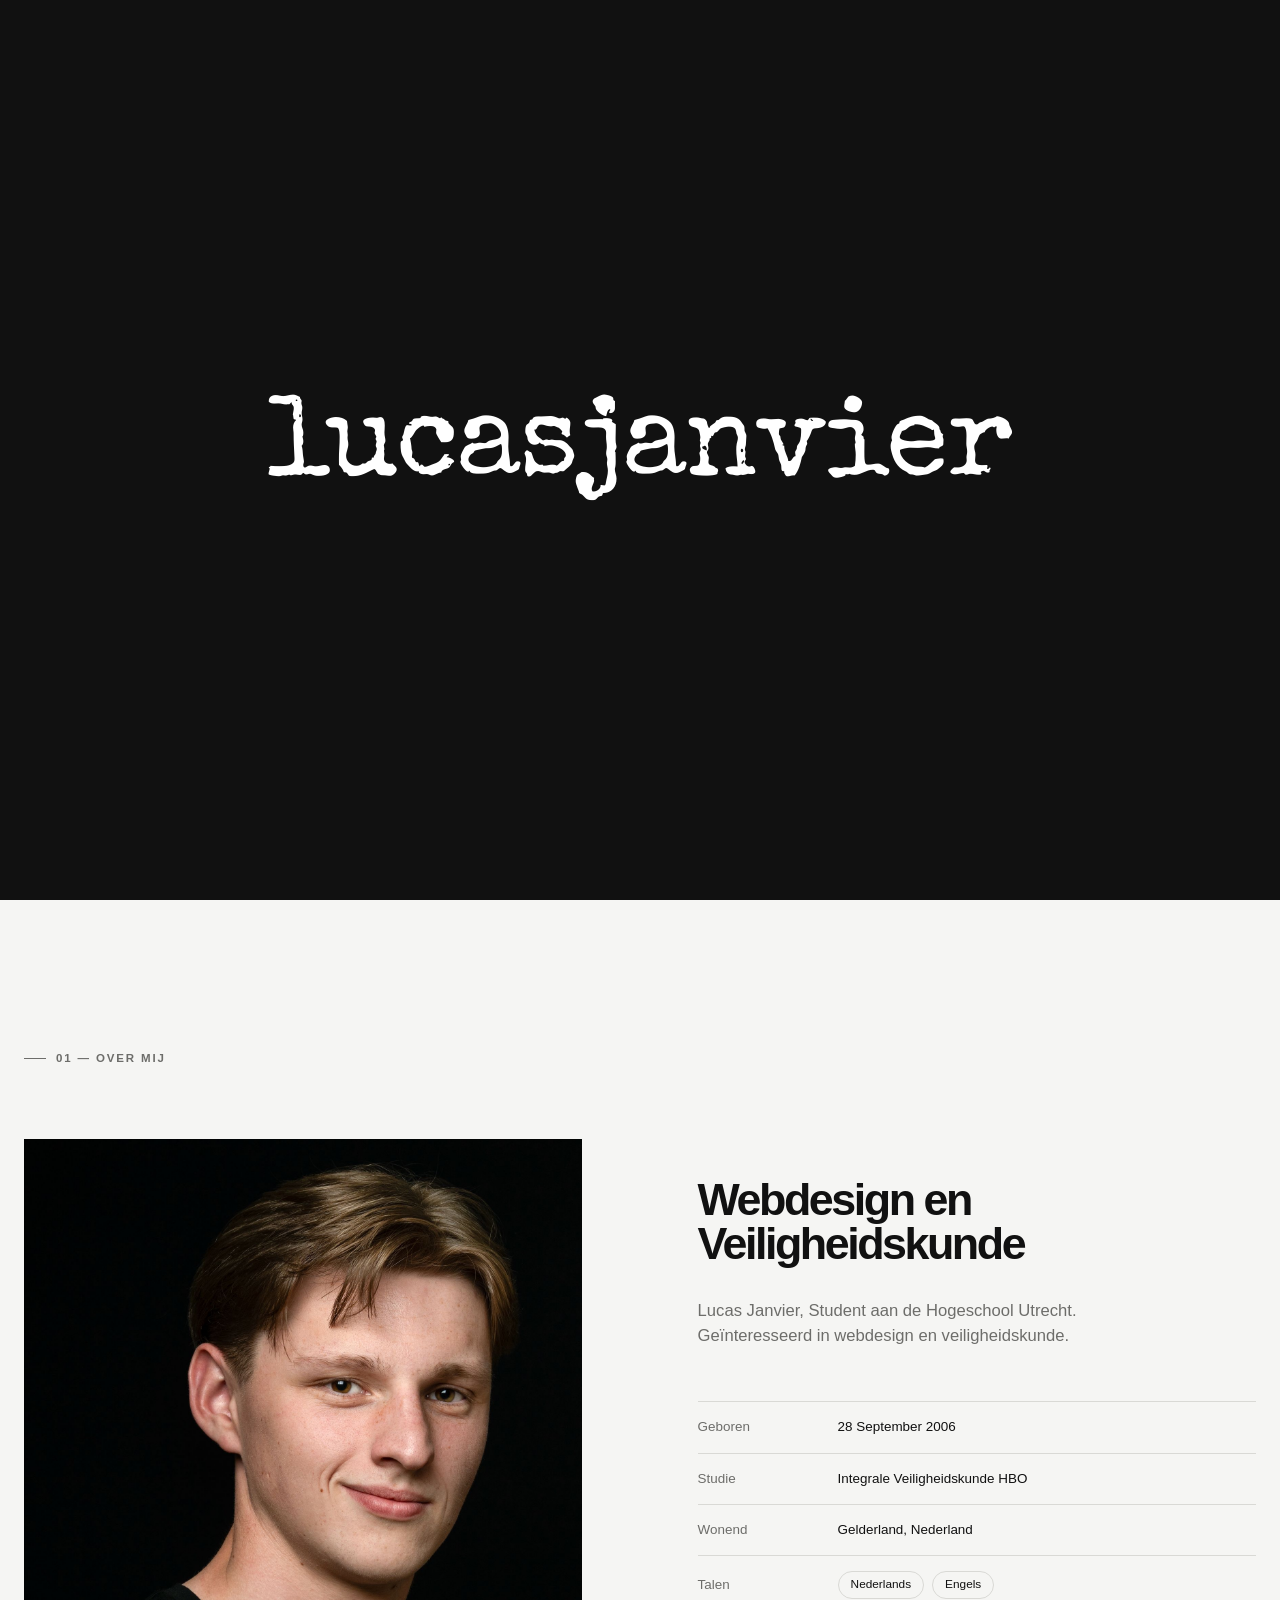
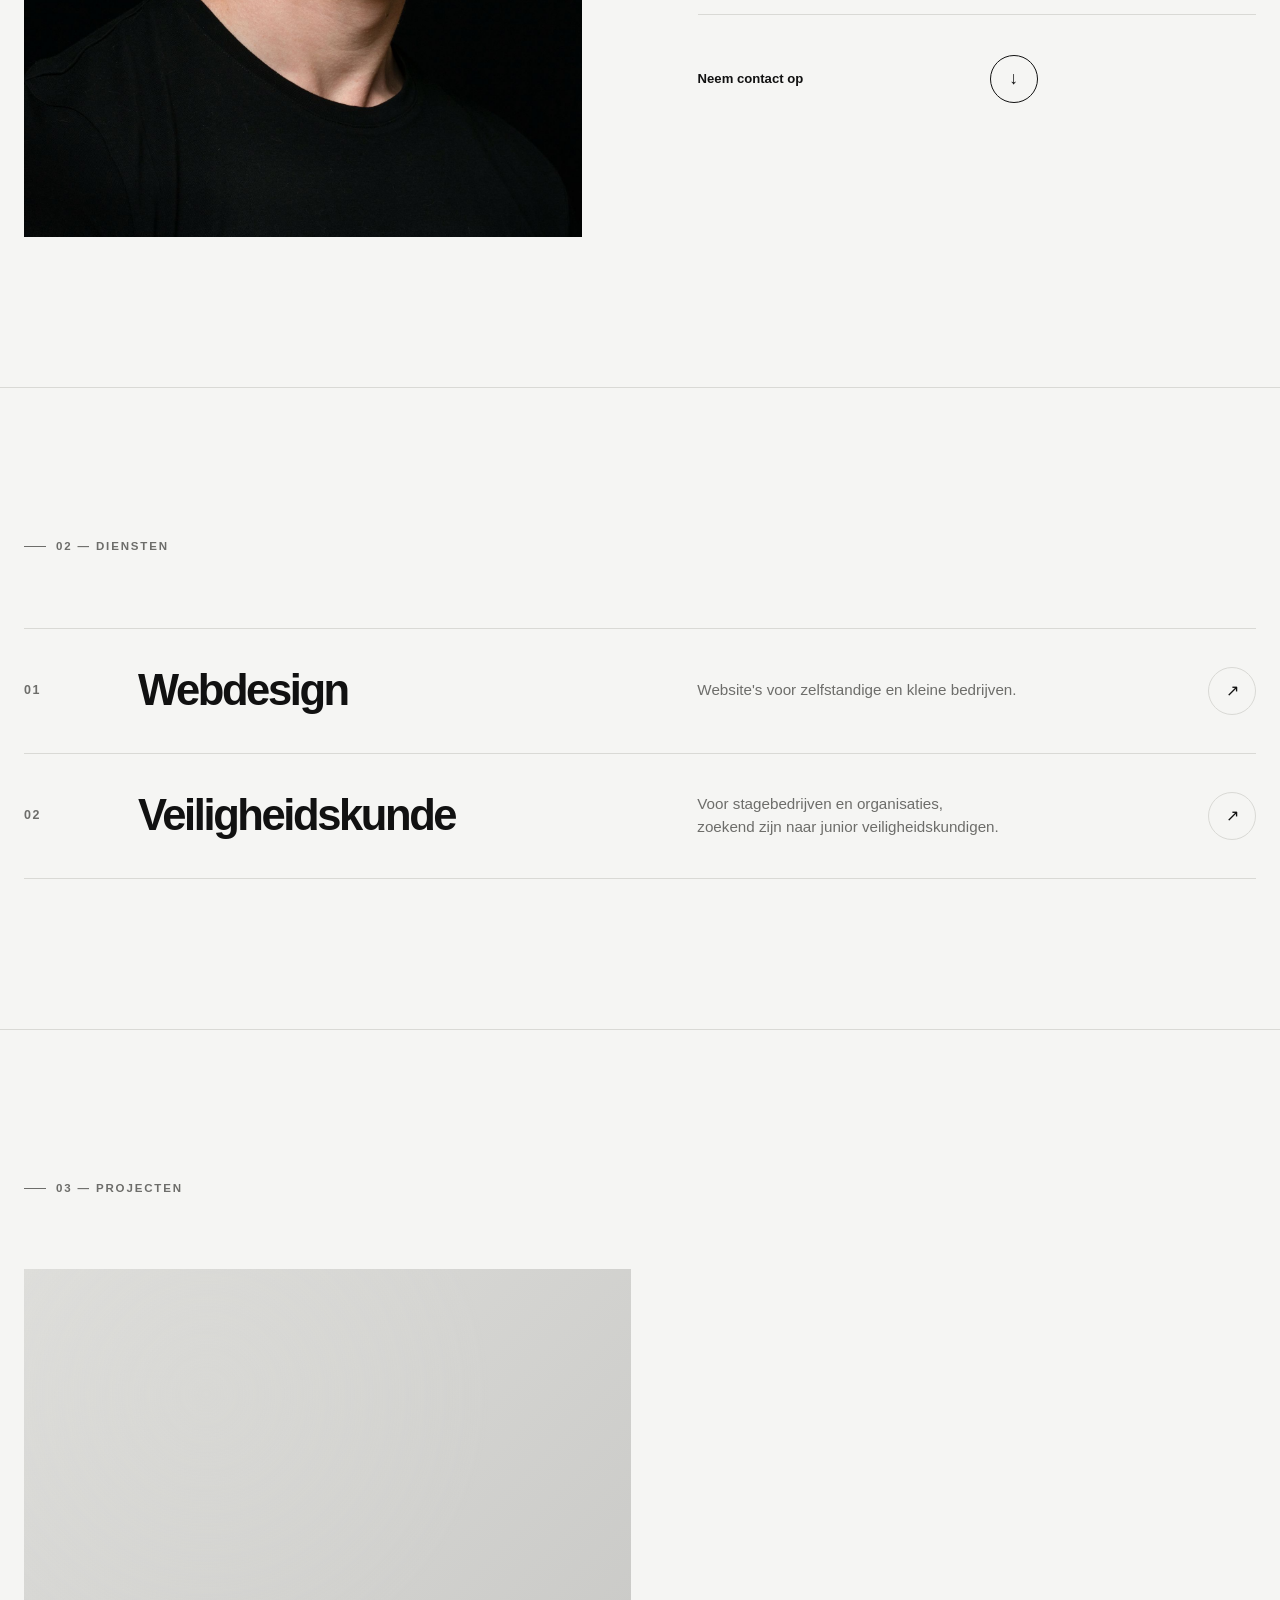
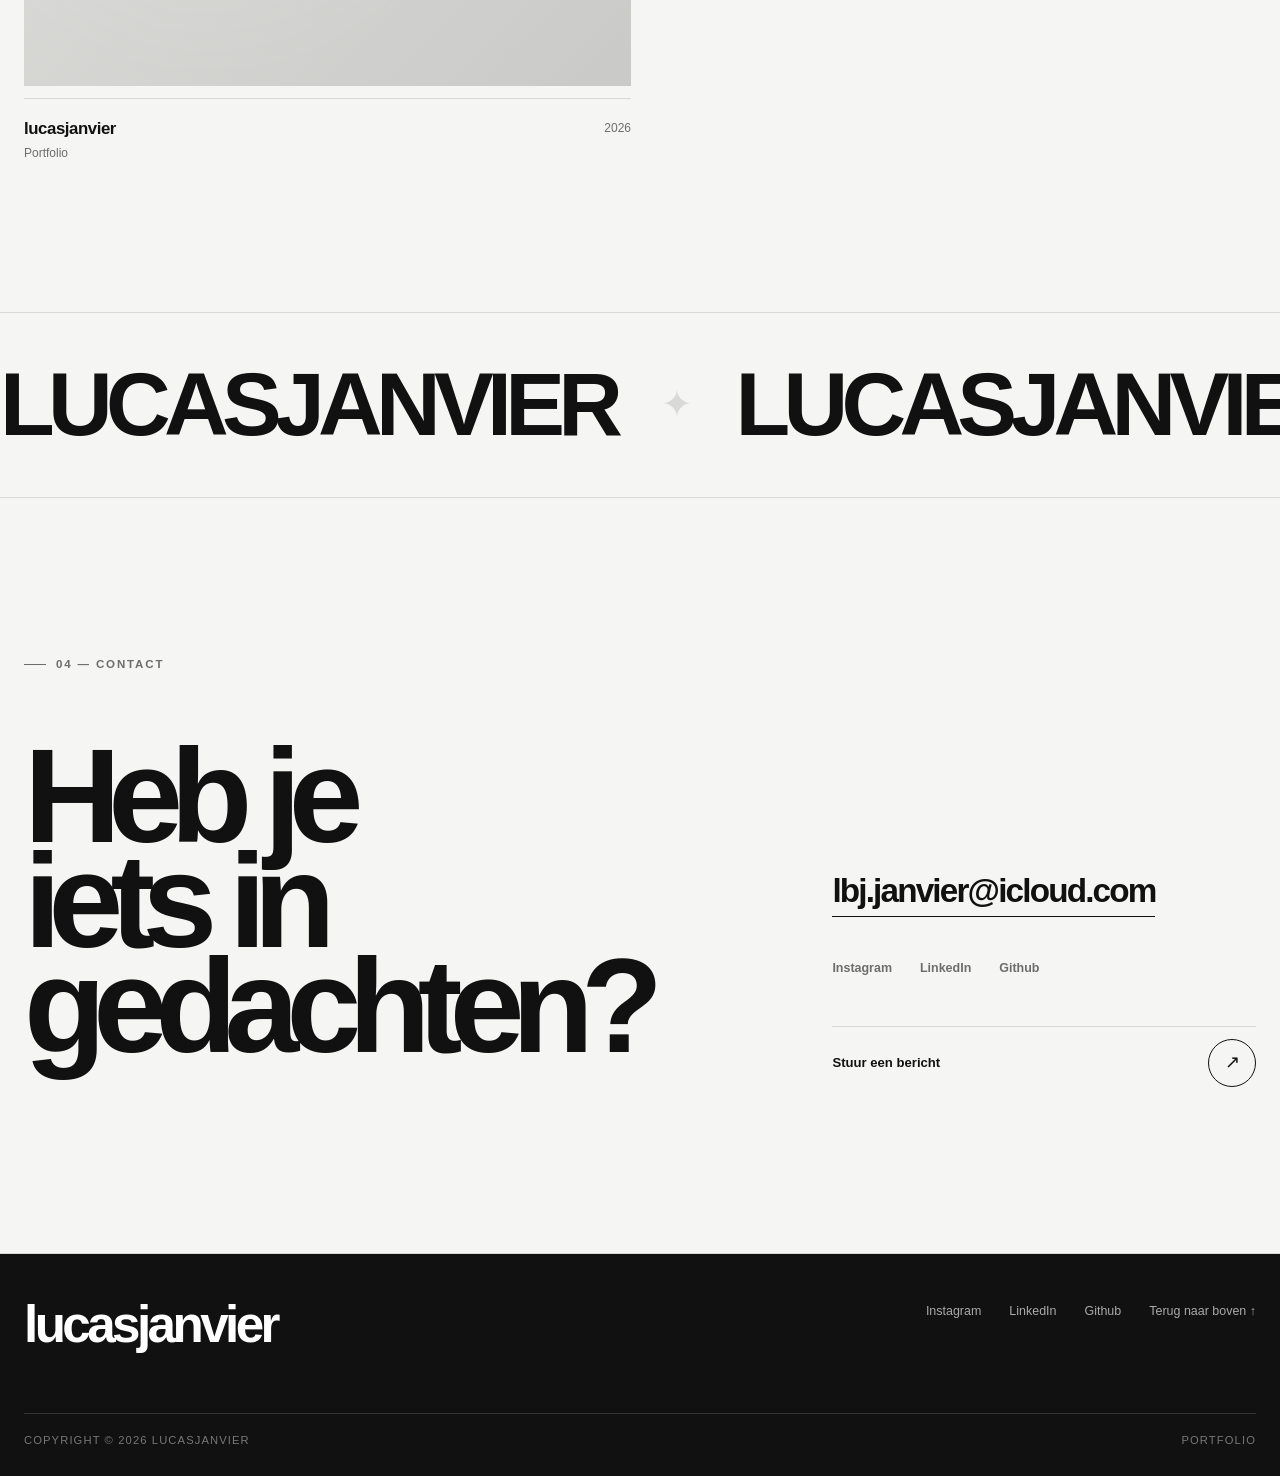
==== commit f6d8f238: "Bugs Fixed & New content New content added on 'Over Mij'. Fixed small bug on mobile" ====
--- a/public/index.html
+++ b/public/index.html
@@ -66,11 +66,10 @@
     <section class="hero" id="home">
       <div class="hero__inner">
         <div class="hero__meta">
-          <span class="hero__status">Beschrhijving</span>
-          <span>Portfolio — 2026</span>
+          <span class="hero__status">Portfolio — 2026</span>
         </div>
         <h1 class="hero__title"><span>lucasjanvier</span></h1>
-        <p class="hero__subtitle">Beschrhijving</p>
+        <!-- <p class="hero__subtitle">Beschrijving</p> -->
       </div>
       <div class="scroll-indicator" aria-hidden="true">Scroll</div>
     </section>
@@ -89,21 +88,22 @@
 
           <div class="about__copy">
             <div class="reveal delay-2">
-              <h3>Webdesign en Veiligheid</h3>
-              <p>Beschrijving</p>
+              <h3>Webdesign en Veiligheidskunde</h3>
+              <p>Lucas Janvier, Student aan de Hogeschool Utrecht.
+              <br>Geïnteresseerd in webdesign en veiligheidskunde.</p>
             </div>
 
             <div class="about__facts reveal delay-3">
+              <div class="fact"><span>Geboren</span><span>28 September 2006</span></div>
               <div class="fact"><span>Studie</span><span>Integrale Veiligheidskunde HBO</span></div>
               <div class="fact"><span>Wonend</span><span>Gelderland, Nederland</span></div>
-              <!-- <div class="fact">
-                <span>Tools</span>
+              <div class="fact">
+                <span>Talen</span>
                 <span class="tags">
-                  <span class="tag">Blender</span>
-                  <span class="tag">Git</span>
-                  <span class="tag">HTML / CSS / JS</span>
+                  <span class="tag">Nederlands</span>
+                  <span class="tag">Engels</span>
                 </span>
-              </div> -->
+              </div>
             </div>
 
             <a class="cta-link reveal delay-3" href="#contact" download>
--- a/public/assets/css/base.css
+++ b/public/assets/css/base.css
@@ -933,6 +933,10 @@
 .reveal.delay-3 { transition-delay: .3s; }
 
 /* Responsive */
+@media (max-width: 500px) {
+   .scroll-indicator { top: 100px; }
+}
+
 @media (max-width: 900px) {
   .container,
   .hero__inner { width: min(calc(100% - 32px), var(--max)); }
